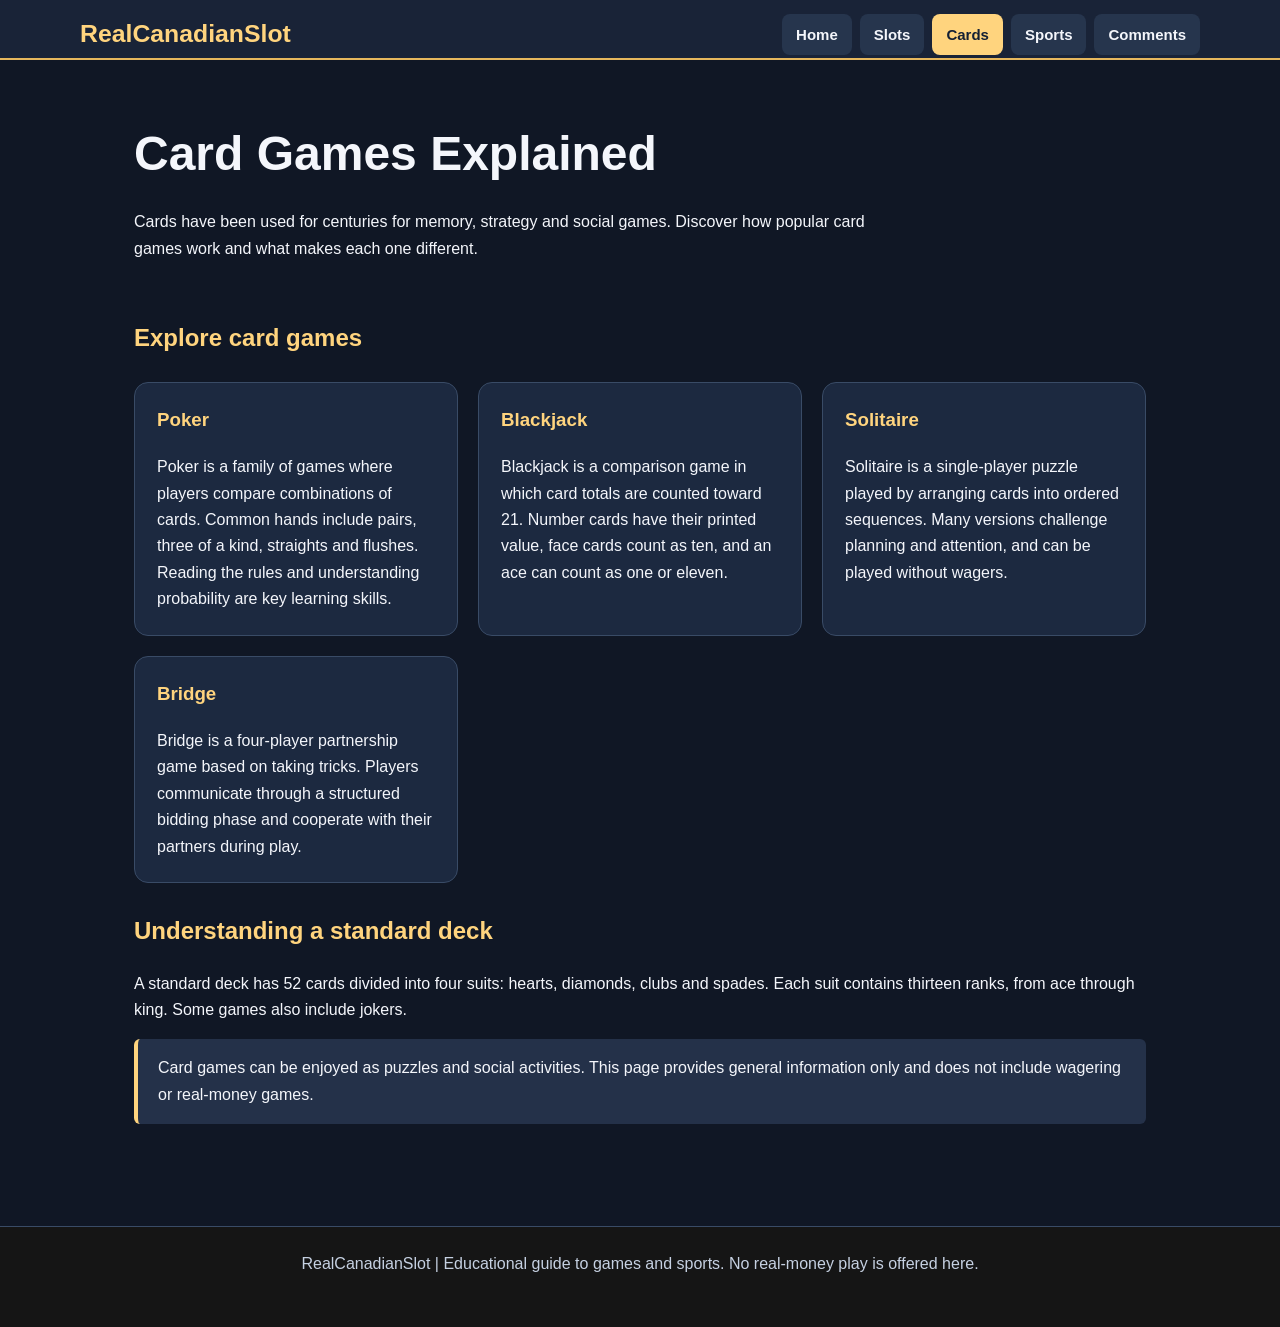
==== casino-html/assets/html/cards.html @ 393483e3 "scss, fonts and maps deleted. css files changed. added start code to cards, sports and comments" ====
<!DOCTYPE html>
<html lang="en">

<head>
    <meta charset="UTF-8">
    <meta name="viewport" content="width=device-width, initial-scale=1.0">
    <meta name="description"
        content="Learn about poker, blackjack, solitaire and bridge, including basic card rules and the structure of a standard deck.">
    <title>Cards | RealCanadianSlot</title>
    <link rel="stylesheet" href="../css/style.css">
</head>

<body class="project-page">
    <!-- Shared navigation makes it easy to move between the five pages. -->
    <header class="site-header">
        <div class="site-header-inner">
            <a class="site-brand" href="../../index.html">RealCanadianSlot</a>
            <nav class="site-navigation" aria-label="Main navigation">
                <a href="../../index.html">Home</a>
                <a href="slots.html">Slots</a>
                <a href="cards.html" aria-current="page">Cards</a>
                <a href="sports.html">Sports</a>
                <a href="comments.html">Comments</a>
            </nav>
        </div>
    </header>
    <main class="project-wrap">
        <!-- Text-only educational overview of card games. -->
        <section class="project-intro">
            <h1>Card Games Explained</h1>
            <p>Cards have been used for centuries for memory, strategy and social games. Discover how popular card games
                work and what makes each one different.</p>
        </section>
        <section class="project-section">
            <h2>Explore card games</h2>
            <div class="project-grid">
                <article class="project-card">
                    <h3>Poker</h3>
                    <p>Poker is a family of games where players compare combinations of cards. Common hands include
                        pairs, three of a kind, straights and flushes. Reading the rules and understanding probability
                        are key learning skills.</p>
                </article>
                <article class="project-card">
                    <h3>Blackjack</h3>
                    <p>Blackjack is a comparison game in which card totals are counted toward 21. Number cards have
                        their printed value, face cards count as ten, and an ace can count as one or eleven.</p>
                </article>
                <article class="project-card">
                    <h3>Solitaire</h3>
                    <p>Solitaire is a single-player puzzle played by arranging cards into ordered sequences. Many
                        versions challenge planning and attention, and can be played without wagers.</p>
                </article>
                <article class="project-card">
                    <h3>Bridge</h3>
                    <p>Bridge is a four-player partnership game based on taking tricks. Players communicate through a
                        structured bidding phase and cooperate with their partners during play.</p>
                </article>
            </div>
        </section>
        <section class="project-section">
            <h2>Understanding a standard deck</h2>
            <p>A standard deck has 52 cards divided into four suits: hearts, diamonds, clubs and spades. Each suit
                contains thirteen ranks, from ace through king. Some games also include jokers.</p>
            <p class="project-note">Card games can be enjoyed as puzzles and social activities. This page provides
                general information only and does not include wagering or real-money games.</p>
        </section>
    </main>
    <footer class="project-footer">
        <div class="project-wrap">
            <p>RealCanadianSlot | Educational guide to games and sports. No real-money play is offered here.</p>
        </div>
    </footer>
</body>

</html>
---- casino-html/assets/css/style.css ----
body {
  margin: 0;
  padding: 0;
  background-color: #131b1f;
  color: #fff;
  font-family: Arial, Helvetica, sans-serif;
}

body .container {
  margin: auto;
  max-width: 1200px;
}

body .flex {
  display: flex;
}

body .text-center {
  text-align: center;
}

body h2,
body h3 {
  color: #c88500;
}

body figure {
  margin: 0;
  padding: 0;
}

body figure.alignright img {
  float: right;
  margin-left: 20px;
}

body figure.alignleft img {
  float: left;
  margin-right: 20px;
}

body .hide {
  display: none;
}

.btn {
  color: #000;
  text-transform: uppercase;
  text-decoration: none;
  text-align: center;
  display: inline-block;
  min-width: 235px;
  height: 50px;
  line-height: 50px;
  font-weight: 700;
  font-size: 18px;
  border-radius: 10px;
  background: #eec214;
  background-image: linear-gradient(to right, #eec214, #f88409);
  transition: all 0.5s;
}

.btn:hover {
  background-image: linear-gradient(to right, #f88409, #eec214);
}

header {
  height: 60px;
}

header .flex {
  justify-content: space-between;
}

header .flex>div {
  width: 33.333%;
}

header .flex>div.logo {
  margin-top: 10px;
}

header .flex>div.logo img {
  display: inline-block;
  width: 100px;
  height: 41px;
}

header .flex>div.jackpot {
  min-width: 300px;
  font-size: 14px;
  font-weight: 600;
  text-transform: uppercase;
  text-align: center;
  margin-top: 15px;
}

header .flex>div.jackpot .ticket-counter {
  margin: auto;
  width: 293px;
  height: 55px;
  background: url("../img/counter-bg.png") no-repeat;
  font-size: 30px;
  color: #191919;
  font-weight: 900;
  text-align: left;
  position: relative;
  z-index: 10;
}

header .flex>div.jackpot .ticket-counter .progressive-jackpot-ticker {
  position: relative;
  left: 40px;
  top: 5px;
}

.menu {
  margin-top: 19px;
}

.menu .nav {
  z-index: 1000;
  position: fixed;
  overflow: auto;
  background-color: #151414;
  transition: all 0.5s;
}

.menu .nav.overlay {
  width: 300px;
  height: 100vh;
  top: 0;
  right: -300px;
}

.menu .nav.overlay.open-menu {
  right: 0;
}

.menu .nav ul {
  margin: 100px 0 0;
  padding: 0;
}

.menu .nav ul li {
  padding-left: 35px;
  list-style: none;
  line-height: 2;
  position: relative;
  transition: all 0.5s;
  margin-bottom: 10px;
}

.menu .nav ul li.active,
.menu .nav ul li:hover {
  background-color: #181818;
  border-top-right-radius: 20px;
  border-bottom-right-radius: 20px;
  box-shadow: 0 0 27px rgba(0, 0, 0, 0.5);
  margin-right: 10px;
}

.menu .nav ul li.active a,
.menu .nav ul li:hover a {
  color: #e59543;
}

.menu .nav ul li.active:before,
.menu .nav ul li:hover:before {
  opacity: 1;
}

.menu .nav ul li:before {
  opacity: 0;
  content: "";
  width: 6px;
  height: 6px;
  display: block;
  position: absolute;
  left: 15px;
  top: 13px;
  background-color: #e59543;
  border-radius: 6px;
}

.menu .nav a {
  outline: none;
  color: #fff;
  text-decoration: none;
  transition: all 0.5s;
  font-size: 15px;
  text-transform: uppercase;
  color: #bababa;
}

.menu .nav .close-menu {
  float: right;
  position: relative;
  right: 20px;
  top: -5px;
  text-transform: none;
  font-size: 12px;
  color: #636363;
}

.menu .nav .close-menu .icon-close {
  position: relative;
  right: 0;
  top: 10px;
  font-size: 40px;
}

.menu .toggle-menu {
  font-size: 22px;
  float: right;
}

.menu .toggle-menu img {
  display: inline-block;
  width: 26px;
  height: 22px;
}

@media (max-width: 600px) {
  .menu .nav.overlay {
    border-radius: 15px;
    opacity: 0;
    position: fixed;
    left: 0;
    top: -100vh;
    width: 100%;
    height: 100%;
    transition: opacity 0.5s;
  }

  .menu .nav.overlay.open-menu {
    top: 0;
    display: block;
    opacity: 1;
  }
}

/**
 * Footer
 */
footer {
  margin-top: 100px;
  padding-bottom: 25px;
  background-color: #151515;
  text-align: center;
}

footer .logo {
  position: relative;
  bottom: 40px;
}

footer .logo img {
  width: 120px;
  height: 60px;
  display: inline-block;
}

footer .footer-icons {
  margin: 30px 0 80px 30px;
}

footer .footer-icons img {
  display: inline-block;
  margin: 0 15px;
}

footer .copy {
  color: #919191;
  font-size: 16px;
}

.hero {
  min-height: 740px;
  background-position: center top;
  background-repeat: no-repeat;
  text-align: center;
}

.hero h1 {
  padding-top: 220px;
  background: -webkit-linear-gradient(#fccd00, #9b4900, #faf710);
  background-clip: text;
  -webkit-background-clip: text;
  -webkit-text-fill-color: transparent;
  font-weight: 900;
  font-size: 60px;
  text-transform: uppercase;
  line-height: 1;
  margin: 0;
}

.hero p span {
  display: block;
  font-weight: bold;
  color: #cfcece;
}

.top-casino {
  margin-top: -140px;
}

.top-casino .container .flex {
  margin: 0 -8px;
}

.top-casino .container .flex .banner {
  background-repeat: no-repeat;
  background-size: contain;
  min-height: 500px;
  color: #000;
  max-width: 390px;
  padding: 260px 20px 20px;
  background-color: #fff;
  width: 33%;
  margin: 0 8px;
  border-radius: 12px;
  text-align: center;
  font-size: 18px;
  font-weight: 500;
}

.top-casino .container .flex .banner.top {
  position: relative;
  bottom: 50px;
  border: 4px solid #ec1e1a;
}

.top-casino .container .flex .banner.top .label {
  position: absolute;
  left: 50%;
  top: -29px;
  margin-left: -178px;
  width: 357px;
  height: 100px;
  background: url("../img/label-red.png") no-repeat;
  font-size: 18px;
  font-weight: bold;
  text-shadow: 0 0 7px black;
  color: #fff;
  line-height: 90px;
}

.top-casino .container .flex .banner h3 {
  font-size: 48px;
  font-weight: 900;
  line-height: 1;
  margin-bottom: 0;
}

.top-casino .container .flex .banner h3 span {
  font-size: 24px;
  font-weight: 600;
  color: #000;
}

.top-casino .container .flex .banner ul {
  text-align: left;
  padding-left: 25px;
}

.top-casino .container .flex .banner ul li {
  line-height: 24px;
}

.top-casino .container .flex .banner .btn {
  height: 78px;
  line-height: 78px;
  font-size: 30px;
  font-weight: bold;
  width: 100%;
  box-shadow: inset 0 0 10px rgba(0, 0, 0, 0.3);
}

.top-casino .container .flex .banner .banking {
  display: flex;
  align-items: center;
  margin: 40px 0 10px;
}

.top-casino .container .flex .banner .banking span {
  margin-left: 10px;
}

.casino-overview .container {
  max-width: 800px;
  color: #cfcece;
}

.casino-overview .container h2 {
  font-size: 36px;
}

.casino-overview .container .full-width-banner {
  text-align: center;
}

.casino-overview .container .full-width-banner img {
  max-width: 100%;
}

.casino-overview .container .full-width-banner .casino-logo {
  margin-top: -30px;
  position: relative;
  top: 35px;
}

.casino-overview .container .full-width-banner .banner {
  border-radius: 8px;
}

.casino-overview .container .full-width-banner .btn {
  position: relative;
  bottom: 75px;
  margin-bottom: -75px;
}

.casino-overview .other-slots .container {
  max-width: 1200px;
  margin: auto;
}

.casino-overview .other-slots .container .banner-set {
  display: flex;
  margin: 0 -11px;
}

.casino-overview .other-slots .container .banner-set .banner {
  margin: 0 11px -60px;
  text-align: center;
}

.casino-overview .other-slots .container .banner-set .banner img {
  display: inline-block;
  border-radius: 10px;
}

.casino-overview .other-slots .container .banner-set .banner .content {
  position: relative;
  bottom: 110px;
}

.casino-overview .other-slots .container .banner-set .banner .content .name {
  text-transform: uppercase;
  font-size: 14px;
  font-weight: bold;
  margin-bottom: 8px;
}

.casino-overview .other-slots .container .banner-set .banner .content .name sup {
  font-size: 8px;
}

/**
 * Text Block
 */
.text .container {
  max-width: 800px;
}

@media (max-width: 1250px) {
  body .container {
    padding: 0 20px;
  }

  .top-casino .container .flex {
    flex-direction: column-reverse;
    justify-content: center;
    align-items: center;
  }

  .top-casino .container .flex .banner {
    width: 350px;
    margin: 0 auto 20px;
  }

  .top-casino .container .flex .banner.top {
    order: 1;
    bottom: 0;
  }

  .casino-overview .other-slots .container .banner-set {
    margin: auto;
    flex-wrap: wrap;
    justify-content: center;
    max-width: 700px;
  }
}

@media (max-width: 760px) {
  body .show-medium {
    display: block;
  }

  body .hide-medium {
    display: none;
  }

  body .hero {
    background-size: cover;
  }

  body figure {
    text-align: center;
  }

  body figure.alignright img,
  body figure.alignleft img {
    margin: 20px auto;
    float: none;
  }
}

@media (max-width: 600px) {
  body {
    font-size: 14px;
  }

  body .show-small {
    display: block;
  }

  body .hide-small {
    display: none;
  }

  body .hero h1 {
    padding-top: 180px;
    font-size: 30px;
  }

  body img {
    max-width: 100%;
  }

  body .top-casino .container .flex .banner {
    padding-top: 300px;
    width: calc(100% - 50px);
    font-size: 14px;
  }

  body .top-casino .container .flex .banner h3 {
    font-size: 38px;
  }

  body .top-casino .container .flex .banner .subtitle {
    font-size: 18px;
    font-weight: 600;
  }

  body .top-casino .container .flex .banner .btn {
    font-size: 24px;
    height: 70px;
    line-height: 70px;
  }

  body .top-casino .container .flex .banner .banking {
    font-weight: 600;
  }

  body .top-casino .container .flex .banner.top .label {
    margin-left: -150px;
    width: 300px;
    background-size: contain;
    height: 84px;
    font-size: 16px;
    line-height: 80px;
    top: -25px;
  }

  .casino-overview .container h2 {
    font-size: 24px;
  }

  .casino-overview .container .full-width-banner .casino-logo {
    display: block;
    margin: auto;
  }

  .casino-overview .other-slots .container .banner-set .banner {
    margin: 0 0 -60px;
  }

  footer .footer-icons {
    margin: 0 0 60px;
  }

  footer .footer-icons img {
    display: block;
    margin: 15px auto;
  }
}

@media (max-width: 400px) {
  body .top-casino .container .flex .banner {
    padding-top: 250px;
  }
}

@media (max-width: 350px) {
  body .top-casino .container .flex .banner {
    padding-top: 200px;
  }
}



/* Comments, cards and sports page styles (merged into existing stylesheet). */
/* Shared styles for the three educational content pages. */

* {
  box-sizing: border-box;
}

body.project-page {
  margin: 0;
  background: #101725;
  color: #f4f6fb;
  font-family: Arial, Helvetica, sans-serif;
  line-height: 1.65;
}

.project-page a {
  color: #a9d9ff;
}

.project-page a:focus-visible,
.project-page button:focus-visible,
.project-page input:focus-visible,
.project-page textarea:focus-visible {
  outline: 3px solid #ffcf70;
  outline-offset: 3px;
}

.project-header {
  background: #192337;
  border-bottom: 1px solid #33445e;
}

.project-wrap {
  max-width: 1060px;
  margin: 0 auto;
  padding: 24px;
}

.project-nav {
  display: flex;
  gap: 10px;
  flex-wrap: wrap;
}

.project-nav a {
  padding: 9px 15px;
  border-radius: 9px;
  text-decoration: none;
  background: #26354d;
  color: white;
}

.project-nav a[aria-current="page"] {
  background: #f0bd58;
  color: #142034;
  font-weight: 700;
}

.project-intro {
  padding: 30px 0 12px;
}

.project-intro h1 {
  font-size: clamp(2rem, 5vw, 3rem);
  margin: 0 0 10px;
}

.project-intro p {
  max-width: 760px;
}

.project-grid {
  display: grid;
  grid-template-columns: repeat(auto-fit, minmax(min(100%, 270px), 1fr));
  gap: 20px;
  margin: 24px 0;
}

.project-card {
  background: #1c2940;
  border: 1px solid #394b66;
  border-radius: 14px;
  padding: 22px;
}

.project-card h2,
.project-card h3 {
  color: #ffd47e;
  margin-top: 0;
}

.project-card p:last-child {
  margin-bottom: 0;
}

.project-section {
  margin: 28px 0;
}

.project-section h2 {
  color: #ffd47e;
}

.project-note {
  border-left: 4px solid #ffd47e;
  background: #243149;
  padding: 16px 20px;
  border-radius: 6px;
}

.project-form {
  max-width: 700px;
  display: grid;
  gap: 12px;
  background: #1c2940;
  padding: 24px;
  border-radius: 14px;
}

.project-form label {
  font-weight: 600;
}

.project-form input,
.project-form textarea {
  width: 100%;
  padding: 12px;
  border-radius: 8px;
  border: 1px solid #8092ae;
  background: #f8fbff;
  color: #172136;
  font: inherit;
}

.project-form button {
  width: fit-content;
  padding: 12px 20px;
  border: 0;
  border-radius: 8px;
  background: #ffd47e;
  color: #172136;
  font: inherit;
  font-weight: 700;
  cursor: pointer;
}

.project-form button:hover {
  background: #ffe4aa;
}

.project-feedback {
  min-height: 1.5em;
  font-weight: 600;
}

.project-footer {
  margin-top: 50px;
  border-top: 1px solid #394b66;
  color: #c6d1e2;
}

.project-footer p {
  margin: 0;
}

@media (max-width: 400px) {
  .project-wrap {
    padding: 16px;
  }

  .project-nav a {
    padding: 8px 10px;
  }

  .project-card,
  .project-form {
    padding: 16px;
  }
}

/* HTML-only navigation: the checkbox controls the existing overlay menu. */
.menu .menu-checkbox {
  position: absolute;
  opacity: 0;
  width: 1px;
  height: 1px;
}

.menu .toggle-menu,
.menu .close-menu {
  cursor: pointer;
}

.menu .menu-checkbox:focus-visible+.toggle-menu {
  outline: 2px solid #e59543;
}

.menu .menu-checkbox:checked~.nav.overlay {
  right: 0;
}

.menu .nav.overlay {
  z-index: 1000;
}

@media (max-width: 600px) {
  .menu .menu-checkbox:checked~.nav.overlay {
    top: 0;
    opacity: 1;
  }
}

/* Unified navigation across all five pages; no JavaScript required. */
.site-header {
  background: #192337;
  border-bottom: 2px solid #e6b75d;
  position: relative;
  z-index: 20;
}

.site-header-inner {
  max-width: 1160px;
  margin: 0 auto;
  padding: 14px 20px;
  display: flex;
  align-items: center;
  justify-content: space-between;
  gap: 20px;
  flex-wrap: wrap;
}

.site-brand {
  font-family: Arial, Helvetica, sans-serif;
  color: #ffd47e !important;
  text-decoration: none;
  font-weight: 700;
  font-size: clamp(1.1rem, 3vw, 1.55rem);
  white-space: nowrap;
}

.site-navigation {
  display: flex;
  flex-wrap: wrap;
  gap: 8px;
  align-items: center;
}

.site-navigation a {
  display: inline-block;
  font: 600 15px/1.4 Poppins, Arial, sans-serif;
  color: #f4f6fb !important;
  background: #26354d;
  text-decoration: none;
  padding: 10px 14px;
  border-radius: 8px;
  transition: background-color .15s ease;
}

.site-navigation a:hover,
.site-navigation a:focus-visible {
  background: #455a79;
  color: #fff !important;
}

.site-navigation a[aria-current="page"] {
  background: #ffd47e;
  color: #142034 !important;
}

.site-navigation a:focus-visible,
.site-brand:focus-visible {
  outline: 3px solid #fff;
  outline-offset: 3px;
}

@media (max-width:650px) {
  .site-header-inner {
    justify-content: center;
    padding: 12px;
    gap: 12px;
  }

  .site-navigation {
    width: 100%;
    justify-content: center;
    gap: 6px;
  }

  .site-navigation a {
    padding: 9px 10px;
    font-size: 13px;
  }
}

@media (max-width:400px) {
  .site-navigation a {
    padding: 8px;
    font-size: 12px;
  }
}

/* Keep educational pages aligned with the existing website palette. */
body.project-page {
  background: #101725;
}

.project-header,
.project-nav {
  display: none;
}
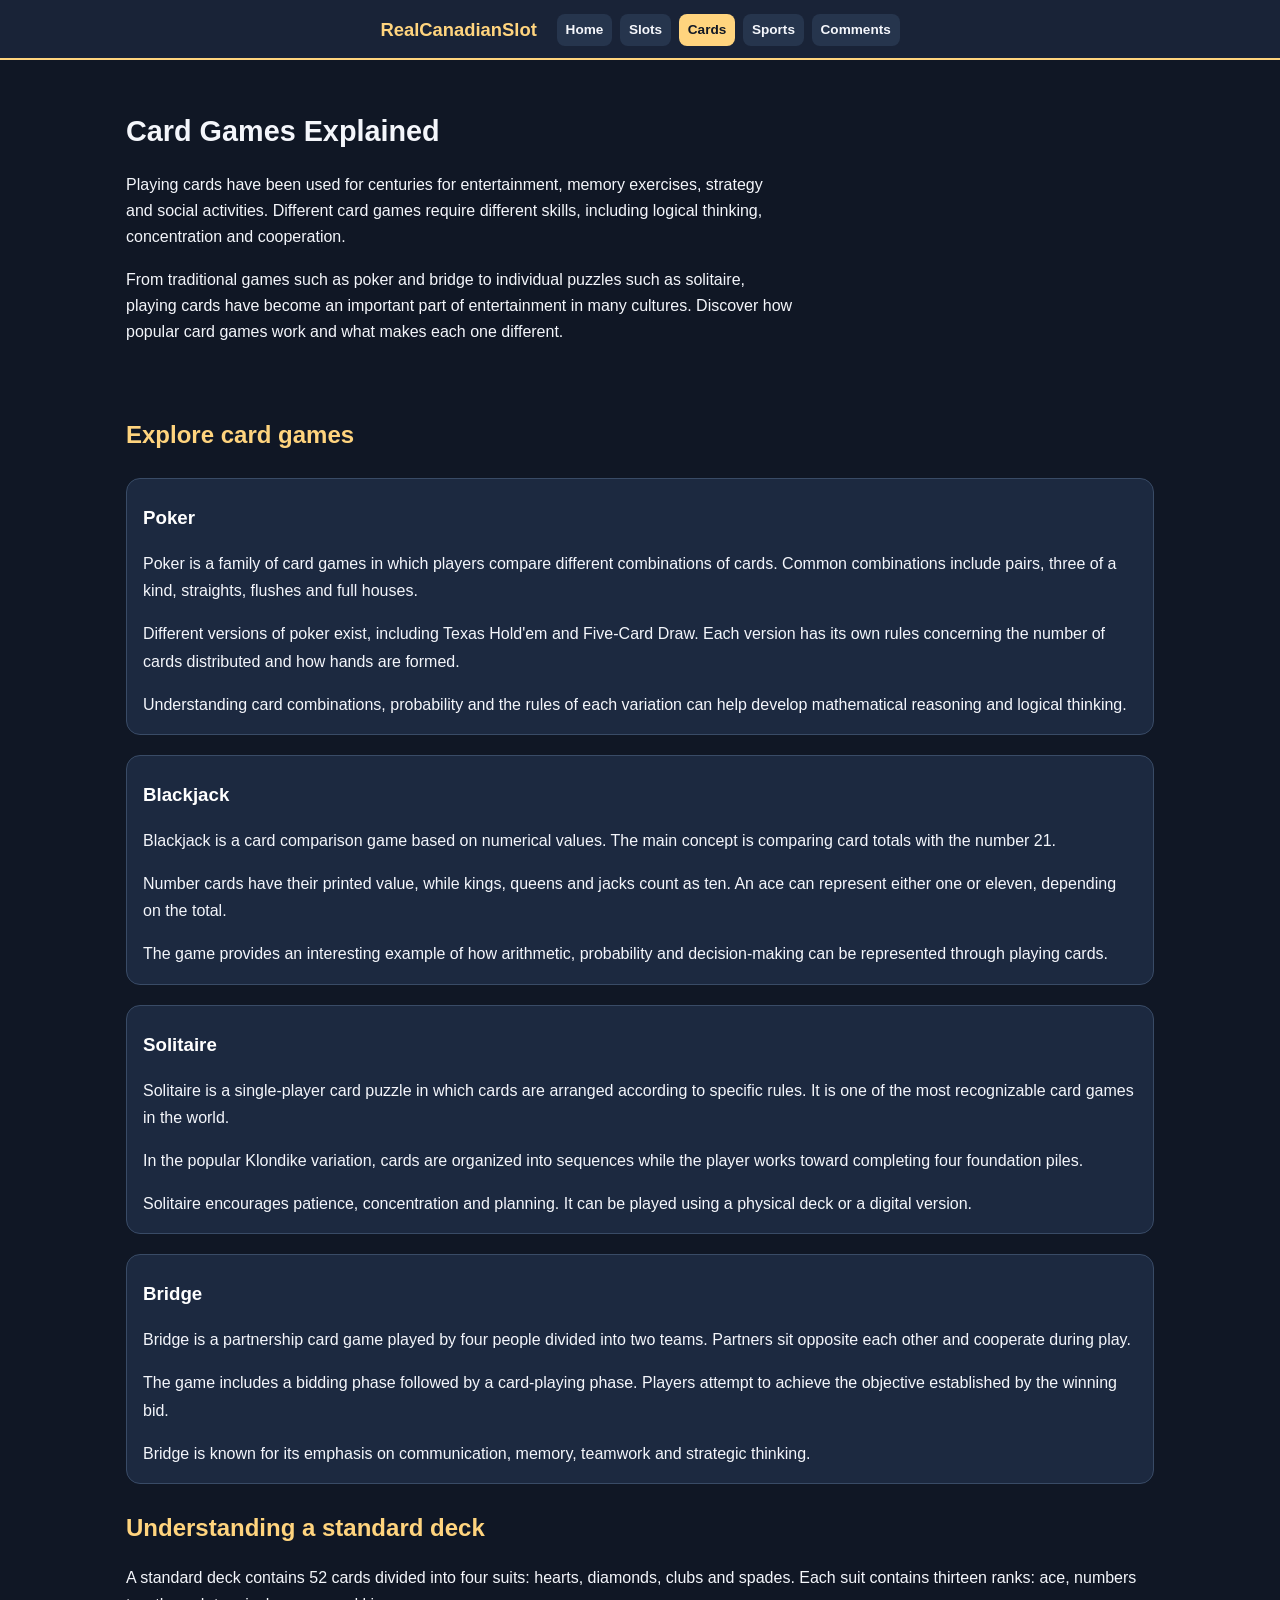
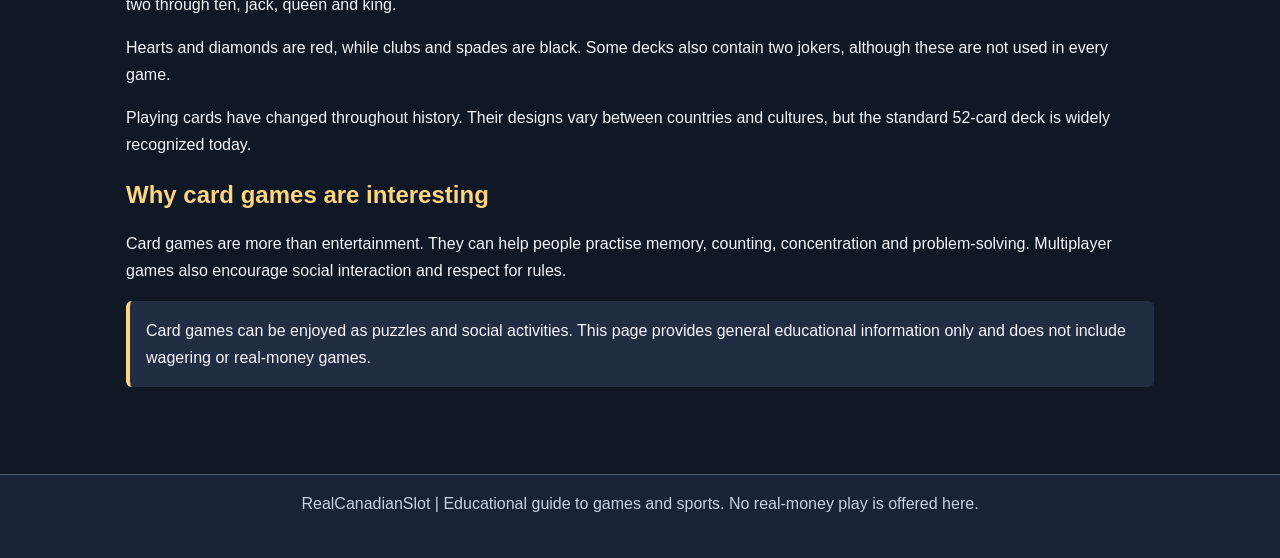
==== commit 939e09e2: "cards, sports and slots upgraded. Added a custom css file for requirements. Minor changes in all oth" ====
--- a/casino-html/assets/html/cards.html
+++ b/casino-html/assets/html/cards.html
@@ -5,16 +5,19 @@
     <meta charset="UTF-8">
     <meta name="viewport" content="width=device-width, initial-scale=1.0">
     <meta name="description"
-        content="Learn about poker, blackjack, solitaire and bridge, including basic card rules and the structure of a standard deck.">
+        content="Learn about poker, blackjack, solitaire and bridge, their history, basic rules and the structure of a standard deck.">
     <title>Cards | RealCanadianSlot</title>
     <link rel="stylesheet" href="../css/style.css">
+    <link rel="stylesheet" href="../css/project-custom.css">
 </head>
 
 <body class="project-page">
-    <!-- Shared navigation makes it easy to move between the five pages. -->
+    <!-- Main navigation -->
     <header class="site-header">
         <div class="site-header-inner">
-            <a class="site-brand" href="../../index.html">RealCanadianSlot</a>
+            <a class="site-brand" href="../../index.html">
+                RealCanadianSlot
+            </a>
             <nav class="site-navigation" aria-label="Main navigation">
                 <a href="../../index.html">Home</a>
                 <a href="slots.html">Slots</a>
@@ -24,52 +27,185 @@
             </nav>
         </div>
     </header>
+
     <main class="project-wrap">
-        <!-- Text-only educational overview of card games. -->
+
+        <!-- Introduction -->
         <section class="project-intro">
             <h1>Card Games Explained</h1>
-            <p>Cards have been used for centuries for memory, strategy and social games. Discover how popular card games
-                work and what makes each one different.</p>
+            <p>
+                Playing cards have been used for centuries
+                for entertainment, memory exercises, strategy
+                and social activities. Different card games
+                require different skills, including logical
+                thinking, concentration and cooperation.
+            </p>
+            <p>
+                From traditional games such as poker and bridge
+                to individual puzzles such as solitaire,
+                playing cards have become an important part
+                of entertainment in many cultures.
+                Discover how popular card games work and
+                what makes each one different.
+            </p>
         </section>
+
+        <!-- Original four-card layout -->
         <section class="project-section">
             <h2>Explore card games</h2>
+
             <div class="project-grid">
+
                 <article class="project-card">
                     <h3>Poker</h3>
-                    <p>Poker is a family of games where players compare combinations of cards. Common hands include
-                        pairs, three of a kind, straights and flushes. Reading the rules and understanding probability
-                        are key learning skills.</p>
-                </article>
+                    <p>
+                        Poker is a family of card games in which
+                        players compare different combinations
+                        of cards. Common combinations include
+                        pairs, three of a kind, straights,
+                        flushes and full houses.
+                    </p>
+                    <p>
+                        Different versions of poker exist,
+                        including Texas Hold'em and Five-Card
+                        Draw. Each version has its own rules
+                        concerning the number of cards
+                        distributed and how hands are formed.
+                    </p>
+                    <p>
+                        Understanding card combinations,
+                        probability and the rules of each
+                        variation can help develop mathematical
+                        reasoning and logical thinking.
+                    </p>
+                </article>
+
                 <article class="project-card">
                     <h3>Blackjack</h3>
-                    <p>Blackjack is a comparison game in which card totals are counted toward 21. Number cards have
-                        their printed value, face cards count as ten, and an ace can count as one or eleven.</p>
-                </article>
+                    <p>
+                        Blackjack is a card comparison game
+                        based on numerical values. The main
+                        concept is comparing card totals
+                        with the number 21.
+                    </p>
+                    <p>
+                        Number cards have their printed value,
+                        while kings, queens and jacks count
+                        as ten. An ace can represent either
+                        one or eleven, depending on the total.
+                    </p>
+                    <p>
+                        The game provides an interesting
+                        example of how arithmetic, probability
+                        and decision-making can be represented
+                        through playing cards.
+                    </p>
+                </article>
+
                 <article class="project-card">
                     <h3>Solitaire</h3>
-                    <p>Solitaire is a single-player puzzle played by arranging cards into ordered sequences. Many
-                        versions challenge planning and attention, and can be played without wagers.</p>
-                </article>
+                    <p>
+                        Solitaire is a single-player card
+                        puzzle in which cards are arranged
+                        according to specific rules.
+                        It is one of the most recognizable
+                        card games in the world.
+                    </p>
+                    <p>
+                        In the popular Klondike variation,
+                        cards are organized into sequences
+                        while the player works toward
+                        completing four foundation piles.
+                    </p>
+                    <p>
+                        Solitaire encourages patience,
+                        concentration and planning.
+                        It can be played using a physical
+                        deck or a digital version.
+                    </p>
+                </article>
+
                 <article class="project-card">
                     <h3>Bridge</h3>
-                    <p>Bridge is a four-player partnership game based on taking tricks. Players communicate through a
-                        structured bidding phase and cooperate with their partners during play.</p>
-                </article>
+                    <p>
+                        Bridge is a partnership card game
+                        played by four people divided into
+                        two teams. Partners sit opposite
+                        each other and cooperate during play.
+                    </p>
+                    <p>
+                        The game includes a bidding phase
+                        followed by a card-playing phase.
+                        Players attempt to achieve the
+                        objective established by the
+                        winning bid.
+                    </p>
+                    <p>
+                        Bridge is known for its emphasis
+                        on communication, memory, teamwork
+                        and strategic thinking.
+                    </p>
+                </article>
+
             </div>
         </section>
+
+        <!-- Original concluding section -->
         <section class="project-section">
             <h2>Understanding a standard deck</h2>
-            <p>A standard deck has 52 cards divided into four suits: hearts, diamonds, clubs and spades. Each suit
-                contains thirteen ranks, from ace through king. Some games also include jokers.</p>
-            <p class="project-note">Card games can be enjoyed as puzzles and social activities. This page provides
-                general information only and does not include wagering or real-money games.</p>
+
+            <p>
+                A standard deck contains 52 cards divided
+                into four suits: hearts, diamonds, clubs
+                and spades. Each suit contains thirteen
+                ranks: ace, numbers two through ten,
+                jack, queen and king.
+            </p>
+
+            <p>
+                Hearts and diamonds are red, while clubs
+                and spades are black. Some decks also
+                contain two jokers, although these are
+                not used in every game.
+            </p>
+
+            <p>
+                Playing cards have changed throughout
+                history. Their designs vary between
+                countries and cultures, but the standard
+                52-card deck is widely recognized today.
+            </p>
+
+            <h2>Why card games are interesting</h2>
+
+            <p>
+                Card games are more than entertainment.
+                They can help people practise memory,
+                counting, concentration and problem-solving.
+                Multiplayer games also encourage social
+                interaction and respect for rules.
+            </p>
+
+            <p class="project-note">
+                Card games can be enjoyed as puzzles
+                and social activities. This page provides
+                general educational information only
+                and does not include wagering or
+                real-money games.
+            </p>
         </section>
+
     </main>
+
     <footer class="project-footer">
         <div class="project-wrap">
-            <p>RealCanadianSlot | Educational guide to games and sports. No real-money play is offered here.</p>
+            <p>
+                RealCanadianSlot | Educational guide
+                to games and sports.
+                No real-money play is offered here.
+            </p>
         </div>
     </footer>
 </body>
 
-</html>+</html>
--- a/casino-html/assets/css/project-custom.css
+++ b/casino-html/assets/css/project-custom.css
@@ -0,0 +1,309 @@
+/* ===== BASE / GLOBAL ===== */
+
+:root {
+    --project-bg: #101725;
+    --project-panel: #202d43;
+    --project-text: #f4f6fb;
+    --project-accent: #ffd47e;
+    --project-gap: 1.4rem;
+}
+
+* {
+    box-sizing: border-box;
+}
+
+html {
+    scroll-behavior: smooth;
+}
+
+body {
+    margin: 0;
+    background: var(--project-bg);
+    color: var(--project-text);
+    font-family: Arial, Helvetica, sans-serif;
+    line-height: 1.65;
+}
+
+body.project-page {
+    background: var(--project-bg);
+}
+
+main {
+    display: block;
+}
+
+/* ===== LAYOUT ===== */
+
+.project-wrap {
+    padding: 1rem;
+}
+
+.project-intro {
+    padding-block: 2rem;
+}
+
+.project-intro h1 {
+    font-size: 1.8rem;
+}
+
+.project-intro p {
+    max-width: 75ch;
+}
+
+.project-section {
+    margin-block: 1.3rem;
+}
+
+.project-section h2 {
+    color: var(--project-accent);
+    margin-block: 0.8rem;
+}
+
+.project-section h3 {
+    color: #fff;
+    margin-block: 0.5rem;
+}
+
+.project-grid {
+    grid-template-columns: 1fr;
+}
+
+.project-card {
+    padding: 1rem;
+}
+
+.project-card p {
+    margin-bottom: 0;
+}
+
+.project-note {
+    padding: 1rem;
+    border-left: 4px solid var(--project-accent);
+    background: var(--project-panel);
+}
+
+.project-feature-image {
+    display: block;
+    width: 100%;
+    max-width: 520px;
+    height: auto;
+    border-radius: 12px;
+}
+
+/* ===== HEADER AND NAVIGATION ===== */
+
+.site-header {
+    background: #192337;
+    border-bottom: 2px solid var(--project-accent);
+}
+
+.site-header-inner {
+    justify-content: center;
+}
+
+.site-brand {
+    font-size: 1.15rem;
+}
+
+.site-navigation {
+    justify-content: center;
+}
+
+.site-navigation a {
+    font-size: 0.85rem;
+    padding: 0.4rem 0.55rem;
+}
+
+.site-navigation a:hover {
+    background: #465c78;
+}
+
+.site-navigation a[aria-current=page] {
+    background: var(--project-accent);
+    color: #101725 !important;
+}
+
+/* ===== LINKS AND ACCESSIBILITY ===== */
+
+.project-links {
+    display: flex;
+    gap: 0.7rem;
+    flex-wrap: wrap;
+}
+
+.project-links a {
+    color: #101725;
+    background: var(--project-accent);
+    padding: 0.65rem 1rem;
+    border-radius: 7px;
+    font-weight: bold;
+    text-decoration: none;
+}
+
+.project-links a:hover {
+    background: #ffe4aa;
+}
+
+a:focus-visible, button:focus-visible, input:focus-visible, textarea:focus-visible {
+    outline: 3px solid var(--project-accent);
+    outline-offset: 3px;
+}
+
+/* ===== CONTACT FORM ===== */
+
+.project-form {
+    display: grid;
+    gap: 0.6rem;
+    max-width: 680px;
+}
+
+.project-form label {
+    font-weight: bold;
+}
+
+.project-form input, .project-form textarea {
+    width: 100%;
+    border: 2px solid #8394aa;
+    border-radius: 6px;
+    padding: 0.7rem;
+    background: #fff;
+    color: #172133;
+    font: inherit;
+}
+
+.project-form button {
+    border: 0;
+    border-radius: 6px;
+    padding: 0.85rem 1.1rem;
+    font: inherit;
+    font-weight: bold;
+    color: #101725;
+    background: var(--project-accent);
+    cursor: pointer;
+}
+
+.project-form button:hover {
+    background: #ffe4aa;
+}
+
+.project-form small {
+    color: #e5e9f0;
+}
+
+/* ===== TABLES ===== */
+
+.project-table {
+    width: 100%;
+    border-collapse: collapse;
+}
+
+.project-table th, .project-table td {
+    padding: 0.4rem;
+}
+
+.project-table th {
+    background: #31415b;
+}
+
+/* ===== FOOTER ===== */
+
+.project-footer {
+    background: #192337;
+    border-top: 1px solid #53627a;
+}
+
+.project-footer p {
+    margin: 0;
+}
+
+/* ===== CONTENT AND IMAGES ===== */
+
+.project-section p {
+    line-height: 1.7;
+}
+
+.project-card img {
+    display: block;
+    width: 100%;
+    height: auto;
+    margin-bottom: 15px;
+    border-radius: 8px;
+}
+
+.project-card h3, .project-card h4 {
+    margin-bottom: 12px;
+}
+
+.casino-overview {
+    padding-block: 35px;
+}
+
+.casino-overview p {
+    line-height: 1.7;
+}
+
+.casino-overview .full-width-banner img.banner {
+    display: block;
+    max-width: 100%;
+    height: auto;
+}
+
+.top-casino .banner {
+    box-sizing: border-box;
+}
+
+/* ===== RESPONSIVE: TABLETS AND SMALL SCREENS ===== */
+@media (max-width: 650px) {
+    .site-header-inner {
+        justify-content: center;
+    }
+    .site-navigation {
+        justify-content: center;
+    }
+    .project-grid {
+        grid-template-columns: 1fr;
+    }
+    .project-wrap {
+        padding: 1rem;
+    }
+    .project-card {
+        padding: 1rem;
+    }
+}
+
+/* ===== RESPONSIVE: PHONES UP TO 400PX ===== */
+@media (max-width: 400px) {
+    .site-brand {
+        font-size: 1.15rem;
+    }
+    .site-navigation a {
+        font-size: 0.85rem;
+        padding: 0.4rem 0.55rem;
+    }
+    .project-intro h1 {
+        font-size: 1.8rem;
+    }
+    .project-section {
+        margin-block: 1.3rem;
+    }
+    .project-section h2 {
+        font-size: 22px;
+    }
+    .project-card h3 {
+        font-size: 19px;
+    }
+    .project-section p {
+        font-size: 15px;
+    }
+    .project-table th, .project-table td {
+        padding: 0.4rem;
+        overflow-wrap: anywhere;
+    }
+}
+
+/* ===== ACCESSIBILITY: REDUCED MOTION ===== */
+@media (prefers-reduced-motion: reduce) {
+    html {
+        scroll-behavior: auto;
+    }
+}
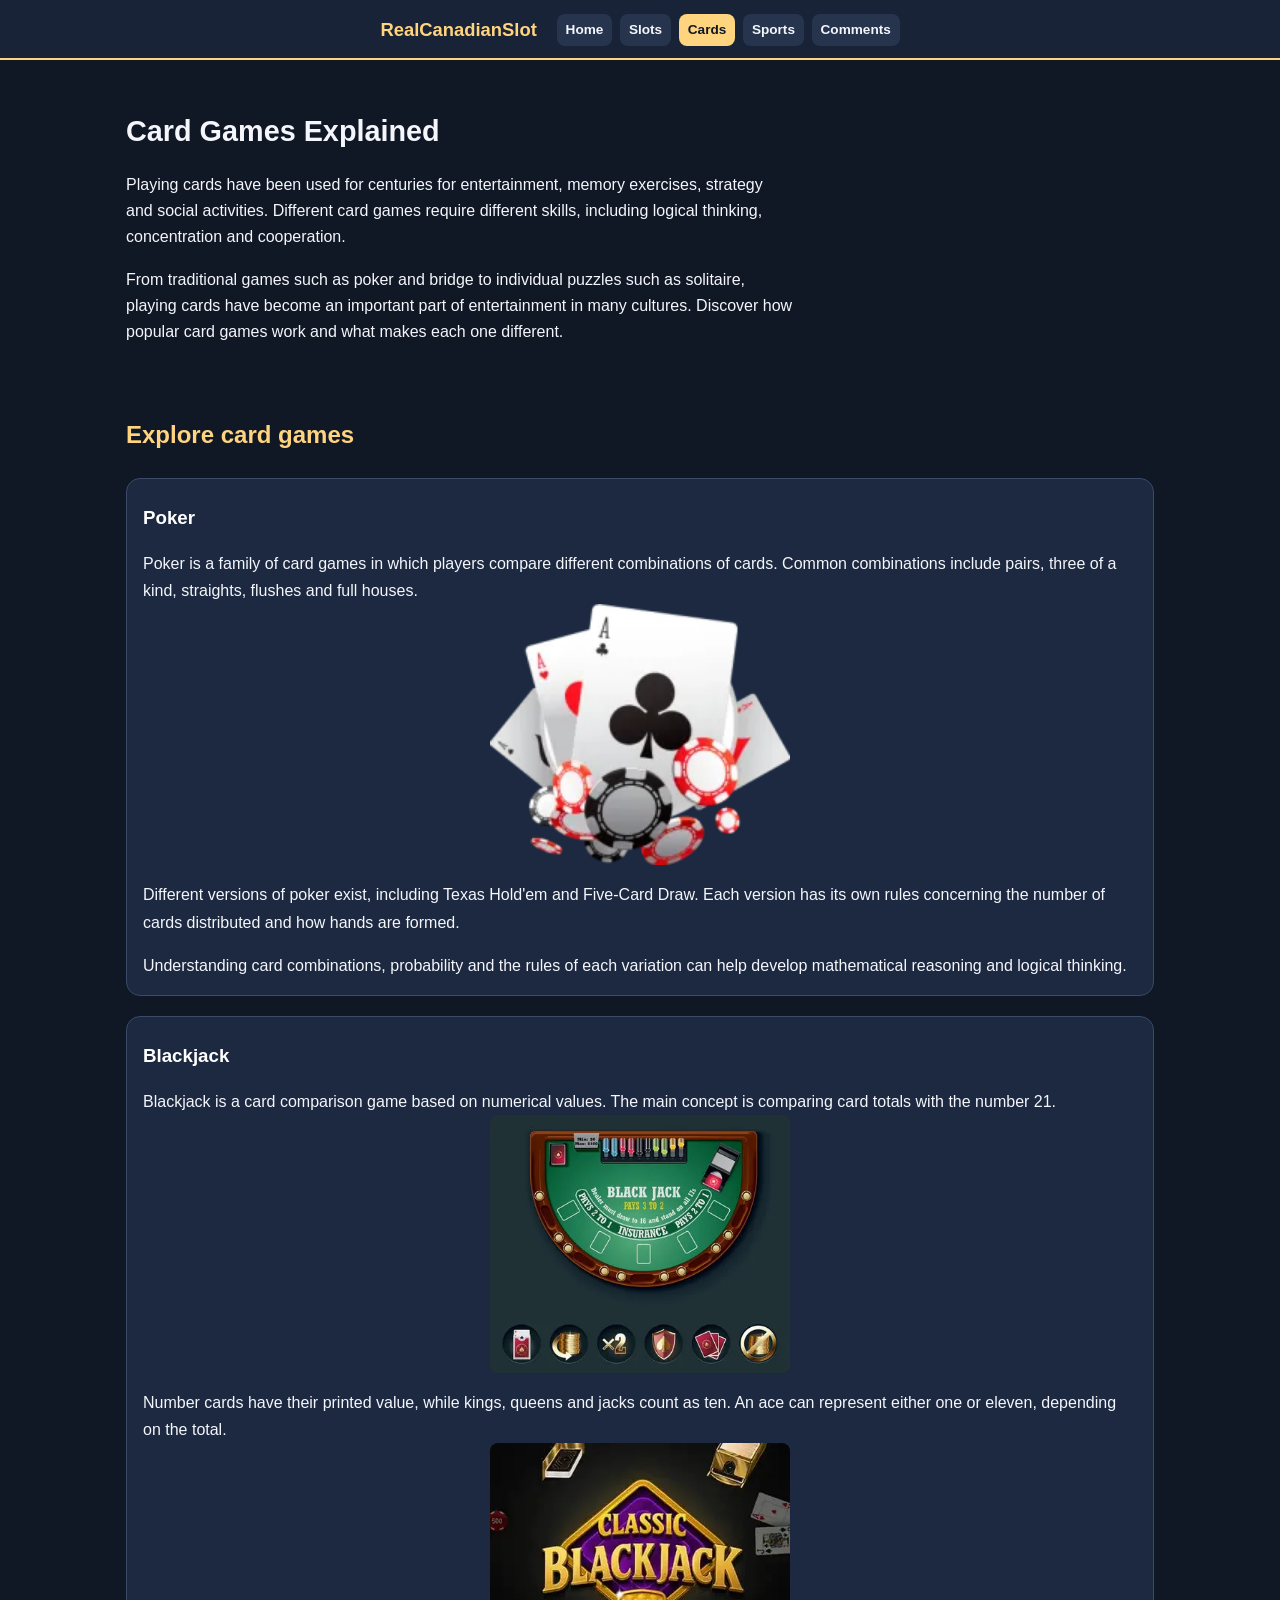
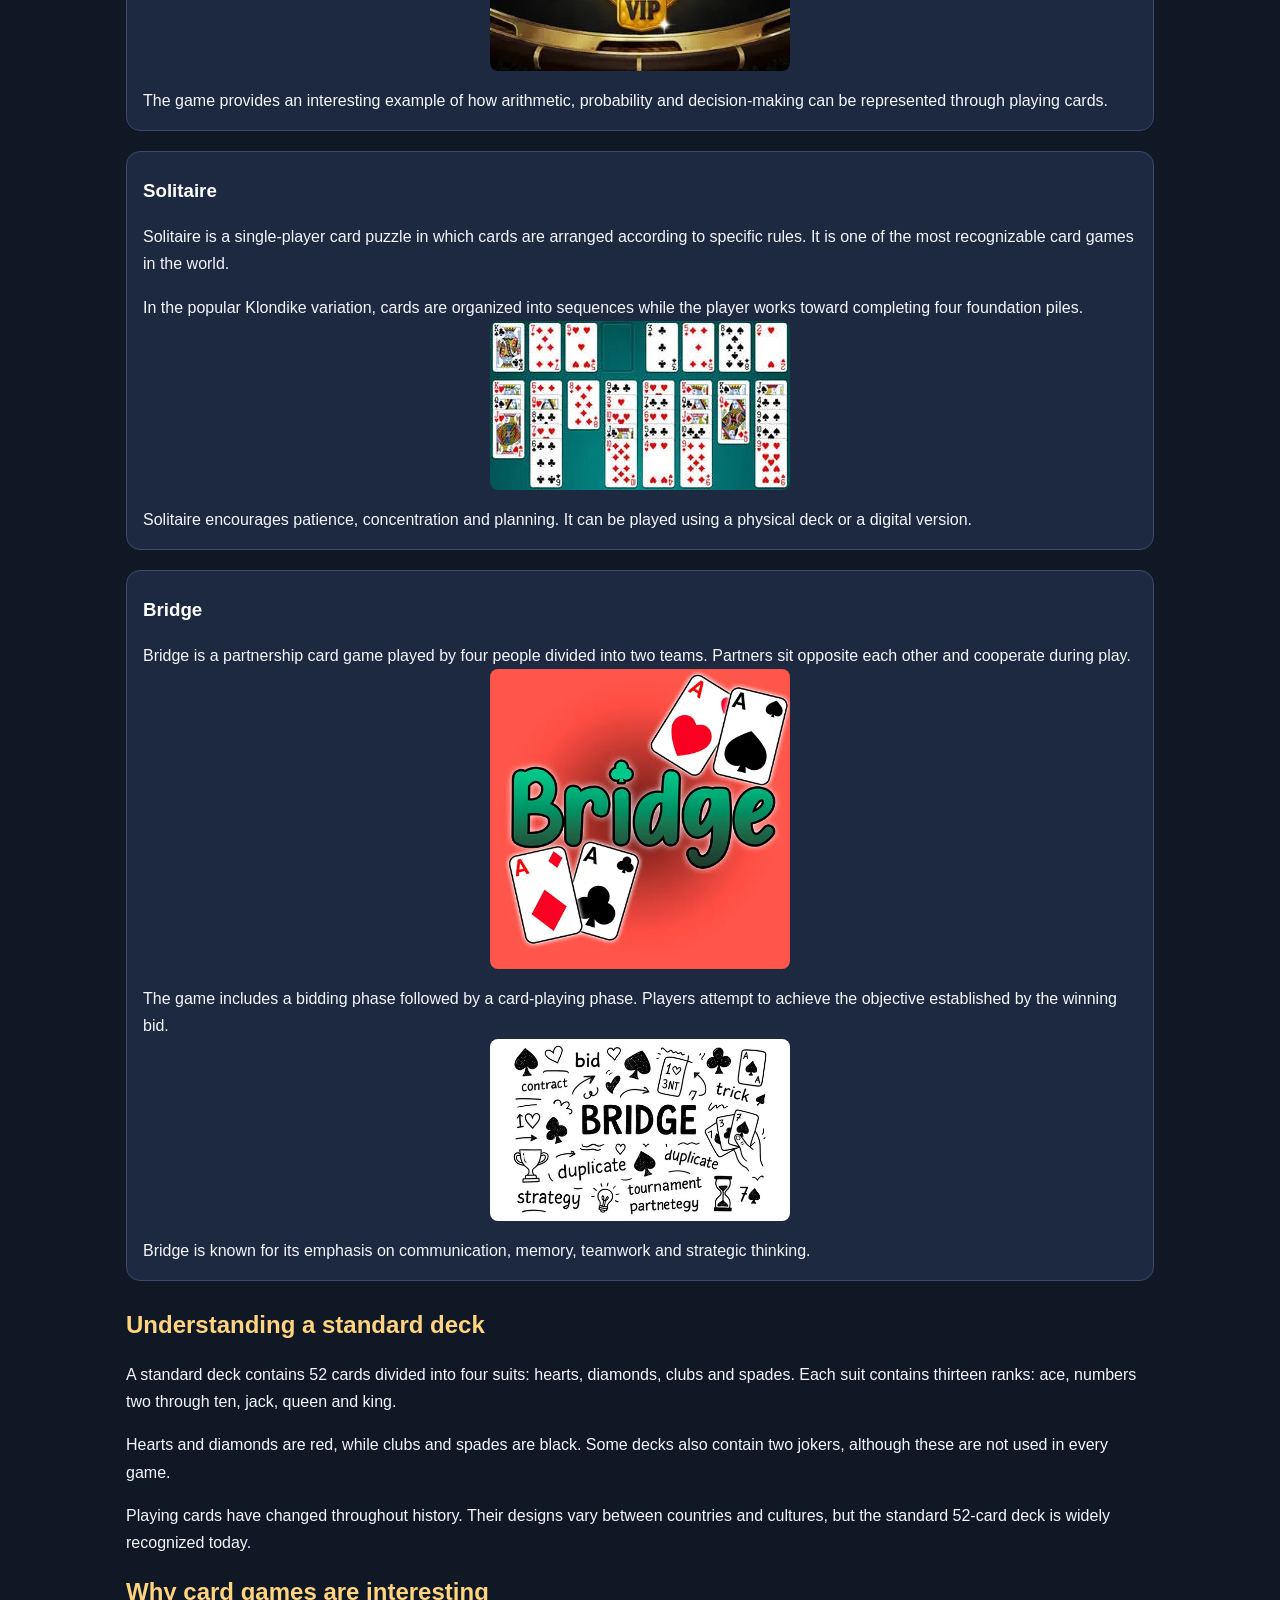
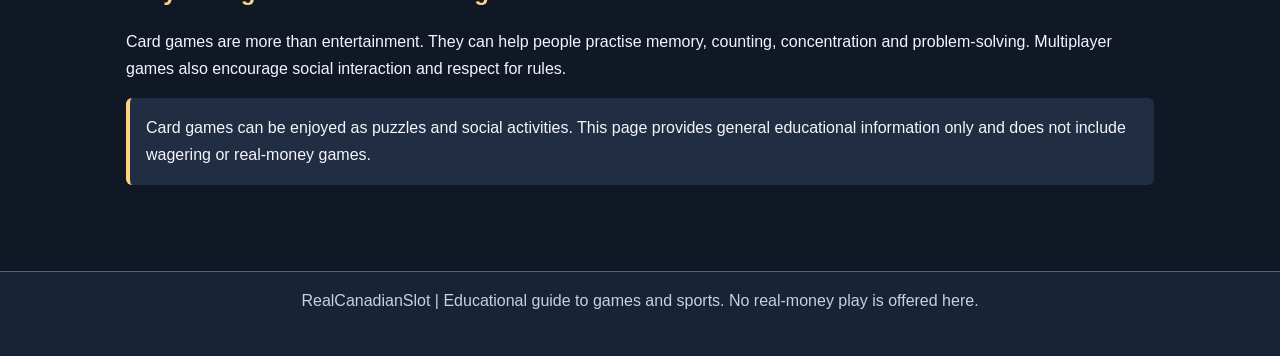
==== commit a3997eac: "Commit Ismail 23/10" ====
--- a/casino-html/assets/html/cards.html
+++ b/casino-html/assets/html/cards.html
@@ -50,7 +50,6 @@
             </p>
         </section>
 
-        <!-- Original four-card layout -->
         <section class="project-section">
             <h2>Explore card games</h2>
 
@@ -64,6 +63,8 @@
                         of cards. Common combinations include
                         pairs, three of a kind, straights,
                         flushes and full houses.
+                        <!-- Add poker_1.webp with style -->
+                         <img id="imgdefault" src="../img/searched-images/poker_1.webp" alt="Poker cards image">
                     </p>
                     <p>
                         Different versions of poker exist,
@@ -71,6 +72,7 @@
                         Draw. Each version has its own rules
                         concerning the number of cards
                         distributed and how hands are formed.
+                        <!-- Add poker_chip.webp with style -->
                     </p>
                     <p>
                         Understanding card combinations,
@@ -87,12 +89,16 @@
                         based on numerical values. The main
                         concept is comparing card totals
                         with the number 21.
+                        <!-- Add blackjack-table.webp with style -->
+                         <img id="imgdefault" src="../img/searched-images/blackjack-table.webp" alt="Black Jack table">
                     </p>
                     <p>
                         Number cards have their printed value,
                         while kings, queens and jacks count
                         as ten. An ace can represent either
                         one or eleven, depending on the total.
+                        <!-- Add Classic_Blackjack.webp with style -->
+                         <img id="imgdefault" src="../img/searched-images/Classic_Blackjack.webp" alt="Classic BlackJack image">
                     </p>
                     <p>
                         The game provides an interesting
@@ -116,6 +122,8 @@
                         cards are organized into sequences
                         while the player works toward
                         completing four foundation piles.
+                        <!-- Add solitaire-game.webp with style -->
+                         <img id="imgdefault" src="../img/searched-images/solitaire-game.webp" alt="Solitaire game reference">
                     </p>
                     <p>
                         Solitaire encourages patience,
@@ -132,6 +140,8 @@
                         played by four people divided into
                         two teams. Partners sit opposite
                         each other and cooperate during play.
+                        <!-- Add bridge-game.webp with style -->
+                         <img id="imgdefault" src="../img/searched-images/bridge-game.webp" alt="Bridge cards image">
                     </p>
                     <p>
                         The game includes a bidding phase
@@ -139,6 +149,8 @@
                         Players attempt to achieve the
                         objective established by the
                         winning bid.
+                        <!-- Add bridge.webp with style -->
+                         <img id="imgdefault" src="../img/searched-images/bridge.webp" alt="Bridge reference image">
                     </p>
                     <p>
                         Bridge is known for its emphasis
@@ -150,7 +162,6 @@
             </div>
         </section>
 
-        <!-- Original concluding section -->
         <section class="project-section">
             <h2>Understanding a standard deck</h2>
 
@@ -209,3 +220,4 @@
 </body>
 
 </html>
+
--- a/casino-html/assets/css/style.css
+++ b/casino-html/assets/css/style.css
@@ -919,4 +919,11 @@
 .project-header,
 .project-nav {
   display: none;
+}
+
+#imgdefault {
+    width: 300px;
+    height: auto;
+    display: block;
+    margin: auto;
 }
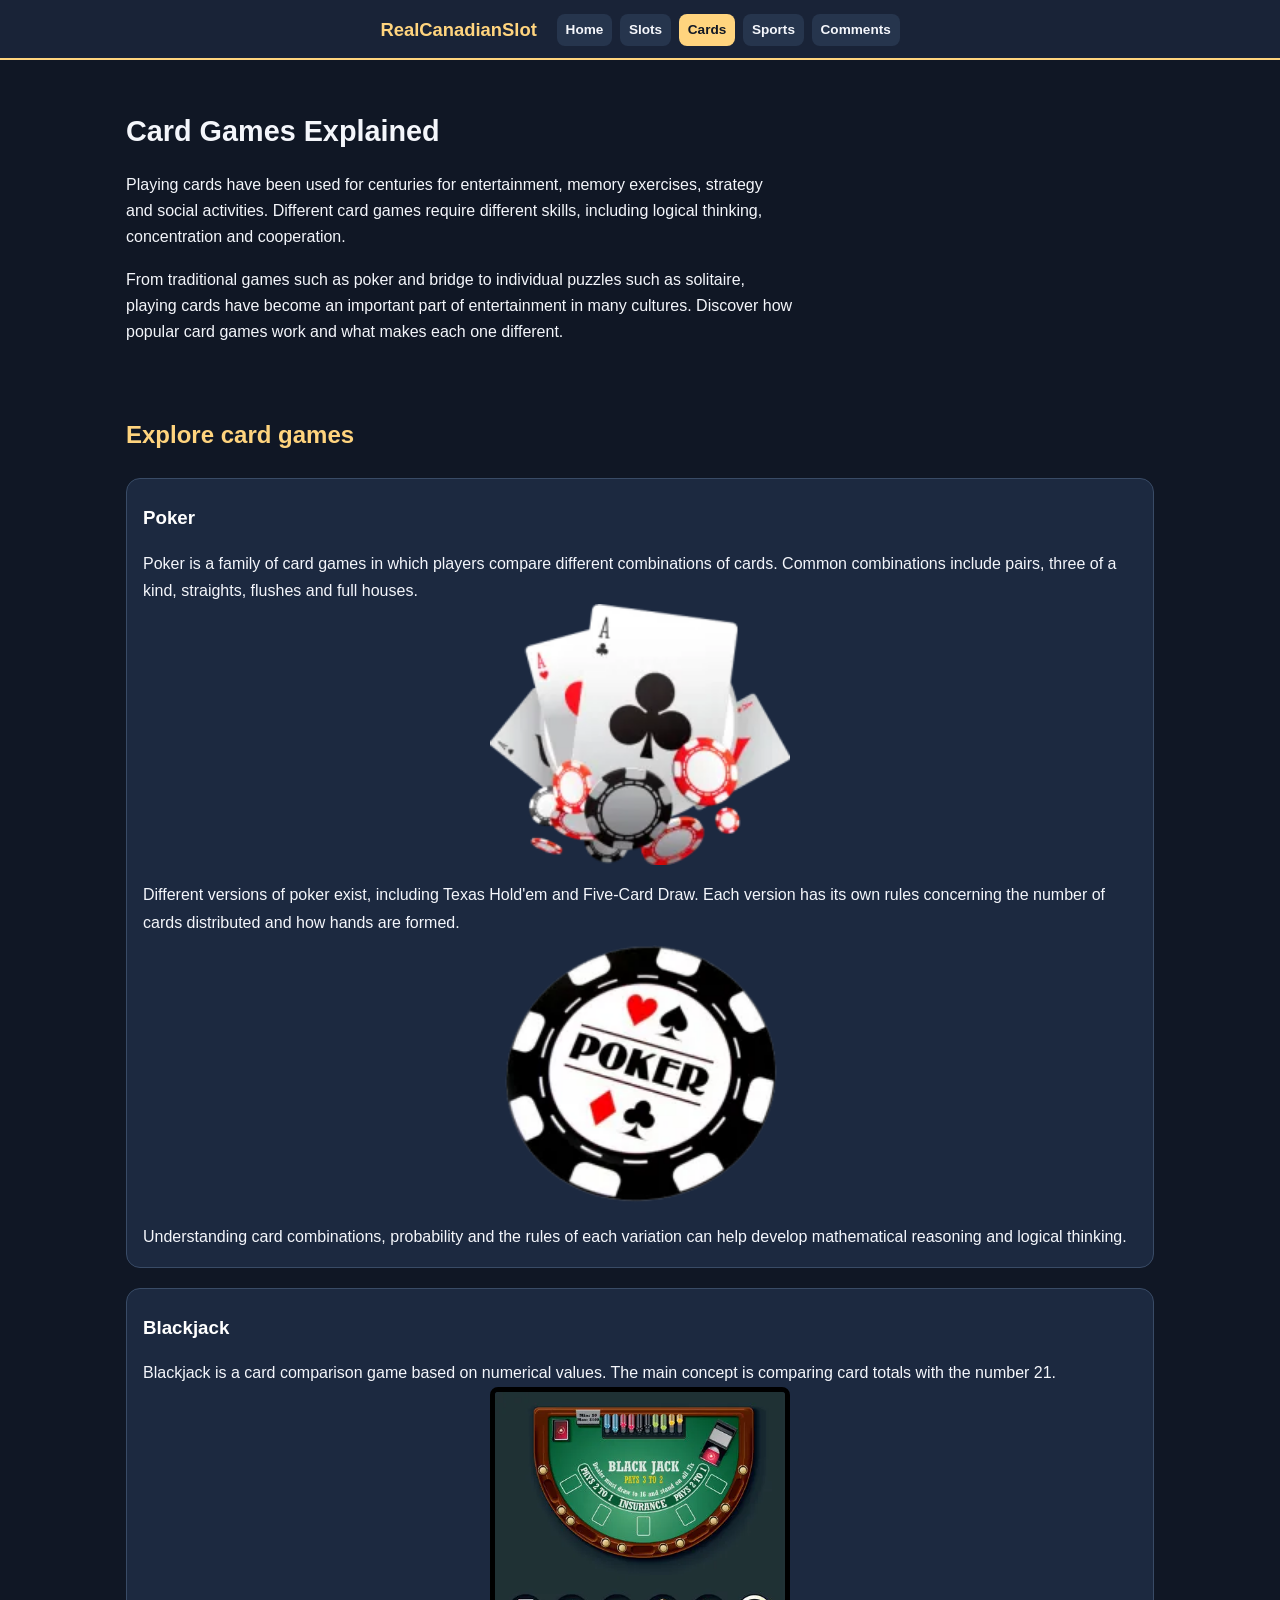
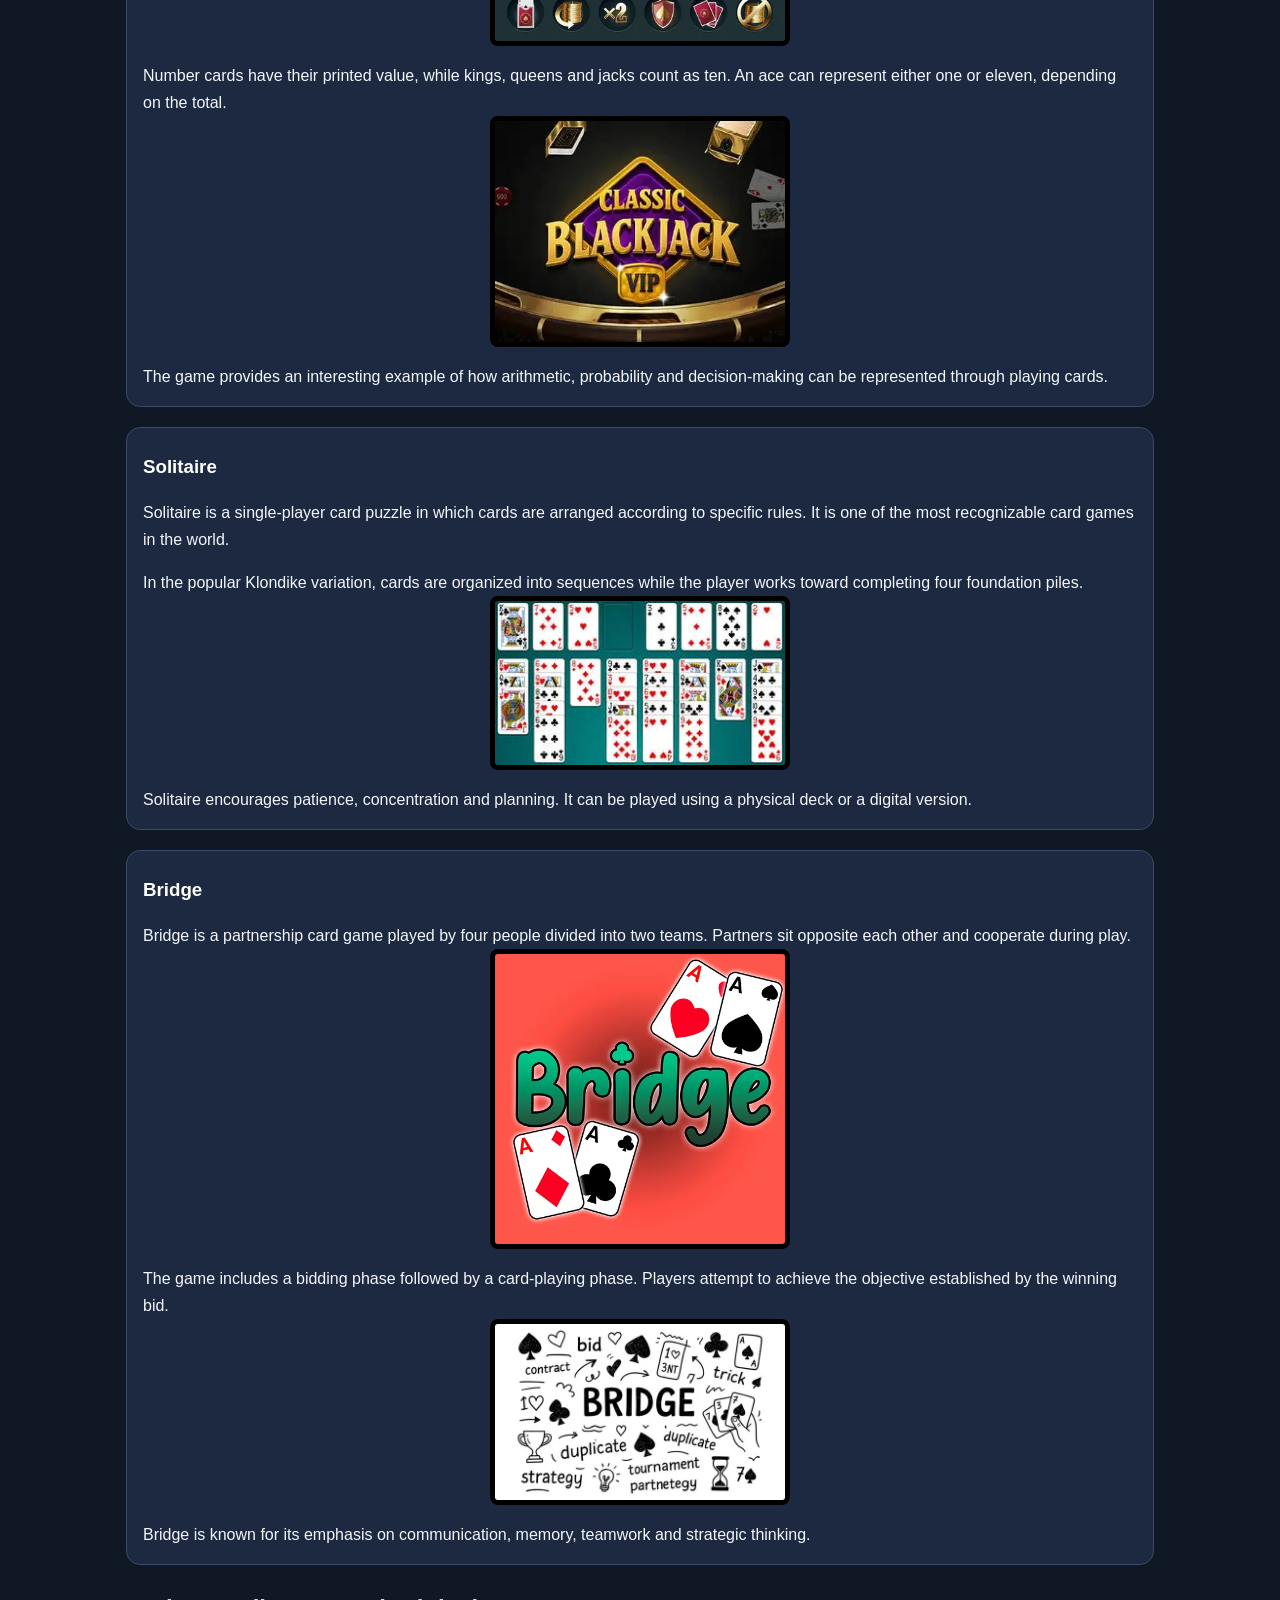
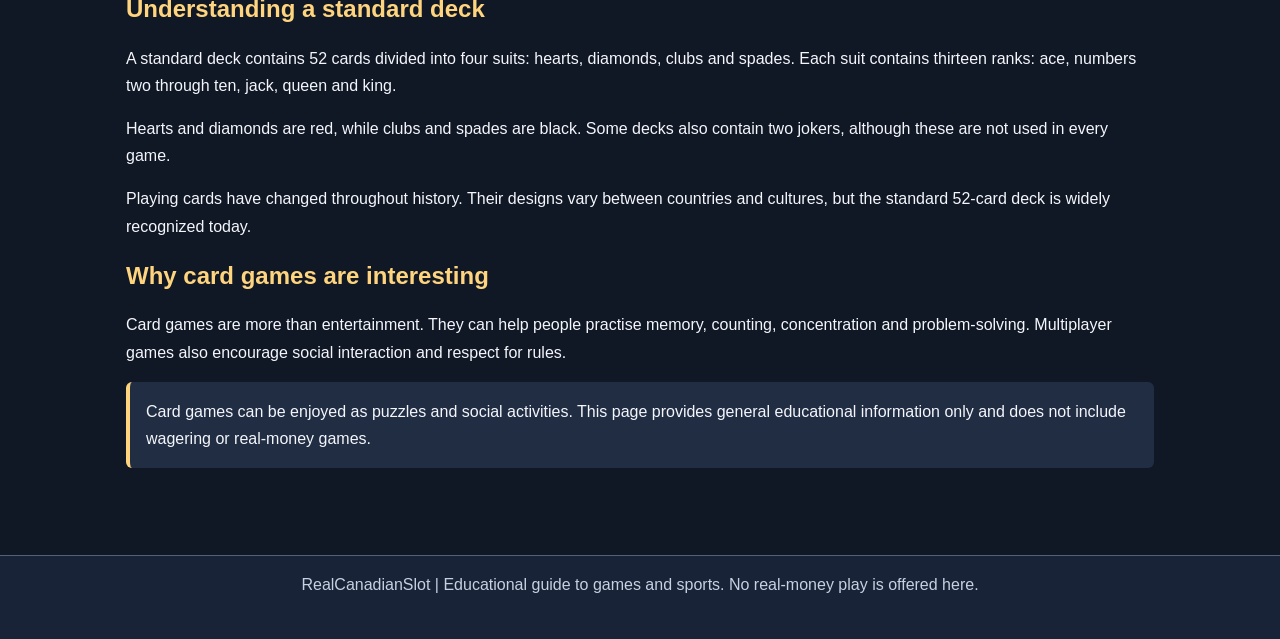
==== commit f664f659: "COMMIT ISMAIL2 23/10" ====
--- a/casino-html/assets/html/cards.html
+++ b/casino-html/assets/html/cards.html
@@ -64,7 +64,7 @@
                         pairs, three of a kind, straights,
                         flushes and full houses.
                         <!-- Add poker_1.webp with style -->
-                         <img id="imgdefault" src="../img/searched-images/poker_1.webp" alt="Poker cards image">
+                        <img id="imgdefault" src="../img/searched-images/poker_1.webp" alt="Poker cards image">
                     </p>
                     <p>
                         Different versions of poker exist,
@@ -73,6 +73,8 @@
                         concerning the number of cards
                         distributed and how hands are formed.
                         <!-- Add poker_chip.webp with style -->
+                        <img id="imgdefault" src="../img/searched-images/poker_chip.webp"
+                            alt="Poker chip reference image">
                     </p>
                     <p>
                         Understanding card combinations,
@@ -90,7 +92,7 @@
                         concept is comparing card totals
                         with the number 21.
                         <!-- Add blackjack-table.webp with style -->
-                         <img id="imgdefault" src="../img/searched-images/blackjack-table.webp" alt="Black Jack table">
+                        <img id="imgdefault" src="../img/searched-images/blackjack-table.webp" alt="Black Jack table" style="border: 5px solid black;">
                     </p>
                     <p>
                         Number cards have their printed value,
@@ -98,7 +100,8 @@
                         as ten. An ace can represent either
                         one or eleven, depending on the total.
                         <!-- Add Classic_Blackjack.webp with style -->
-                         <img id="imgdefault" src="../img/searched-images/Classic_Blackjack.webp" alt="Classic BlackJack image">
+                        <img id="imgdefault" src="../img/searched-images/Classic_Blackjack.webp"
+                            alt="Classic BlackJack image" style="border: 5px solid black;">
                     </p>
                     <p>
                         The game provides an interesting
@@ -123,7 +126,8 @@
                         while the player works toward
                         completing four foundation piles.
                         <!-- Add solitaire-game.webp with style -->
-                         <img id="imgdefault" src="../img/searched-images/solitaire-game.webp" alt="Solitaire game reference">
+                        <img id="imgdefault" src="../img/searched-images/solitaire-game.webp"
+                            alt="Solitaire game reference" style="border: 5px solid black;">
                     </p>
                     <p>
                         Solitaire encourages patience,
@@ -141,7 +145,7 @@
                         two teams. Partners sit opposite
                         each other and cooperate during play.
                         <!-- Add bridge-game.webp with style -->
-                         <img id="imgdefault" src="../img/searched-images/bridge-game.webp" alt="Bridge cards image">
+                        <img id="imgdefault" src="../img/searched-images/bridge-game.webp" alt="Bridge cards image" style="border: 5px solid black;">
                     </p>
                     <p>
                         The game includes a bidding phase
@@ -150,7 +154,7 @@
                         objective established by the
                         winning bid.
                         <!-- Add bridge.webp with style -->
-                         <img id="imgdefault" src="../img/searched-images/bridge.webp" alt="Bridge reference image">
+                        <img id="imgdefault" src="../img/searched-images/bridge.webp" alt="Bridge reference image" style="border: 5px solid black;">
                     </p>
                     <p>
                         Bridge is known for its emphasis
@@ -219,5 +223,4 @@
     </footer>
 </body>
 
-</html>
-
+</html>
--- a/casino-html/assets/css/project-custom.css
+++ b/casino-html/assets/css/project-custom.css
@@ -48,6 +48,12 @@
 
 .project-intro p {
     max-width: 75ch;
+}
+
+.comments-page .project-intro p {
+    max-width: 75ch;
+    margin: 0 auto;
+    text-align: center;
 }
 
 .project-section {
@@ -154,8 +160,10 @@
 .project-form {
     display: grid;
     gap: 0.6rem;
-    max-width: 680px;
-}
+    max-width: 500px;
+    margin: 0 auto;
+}
+
 
 .project-form label {
     font-weight: bold;
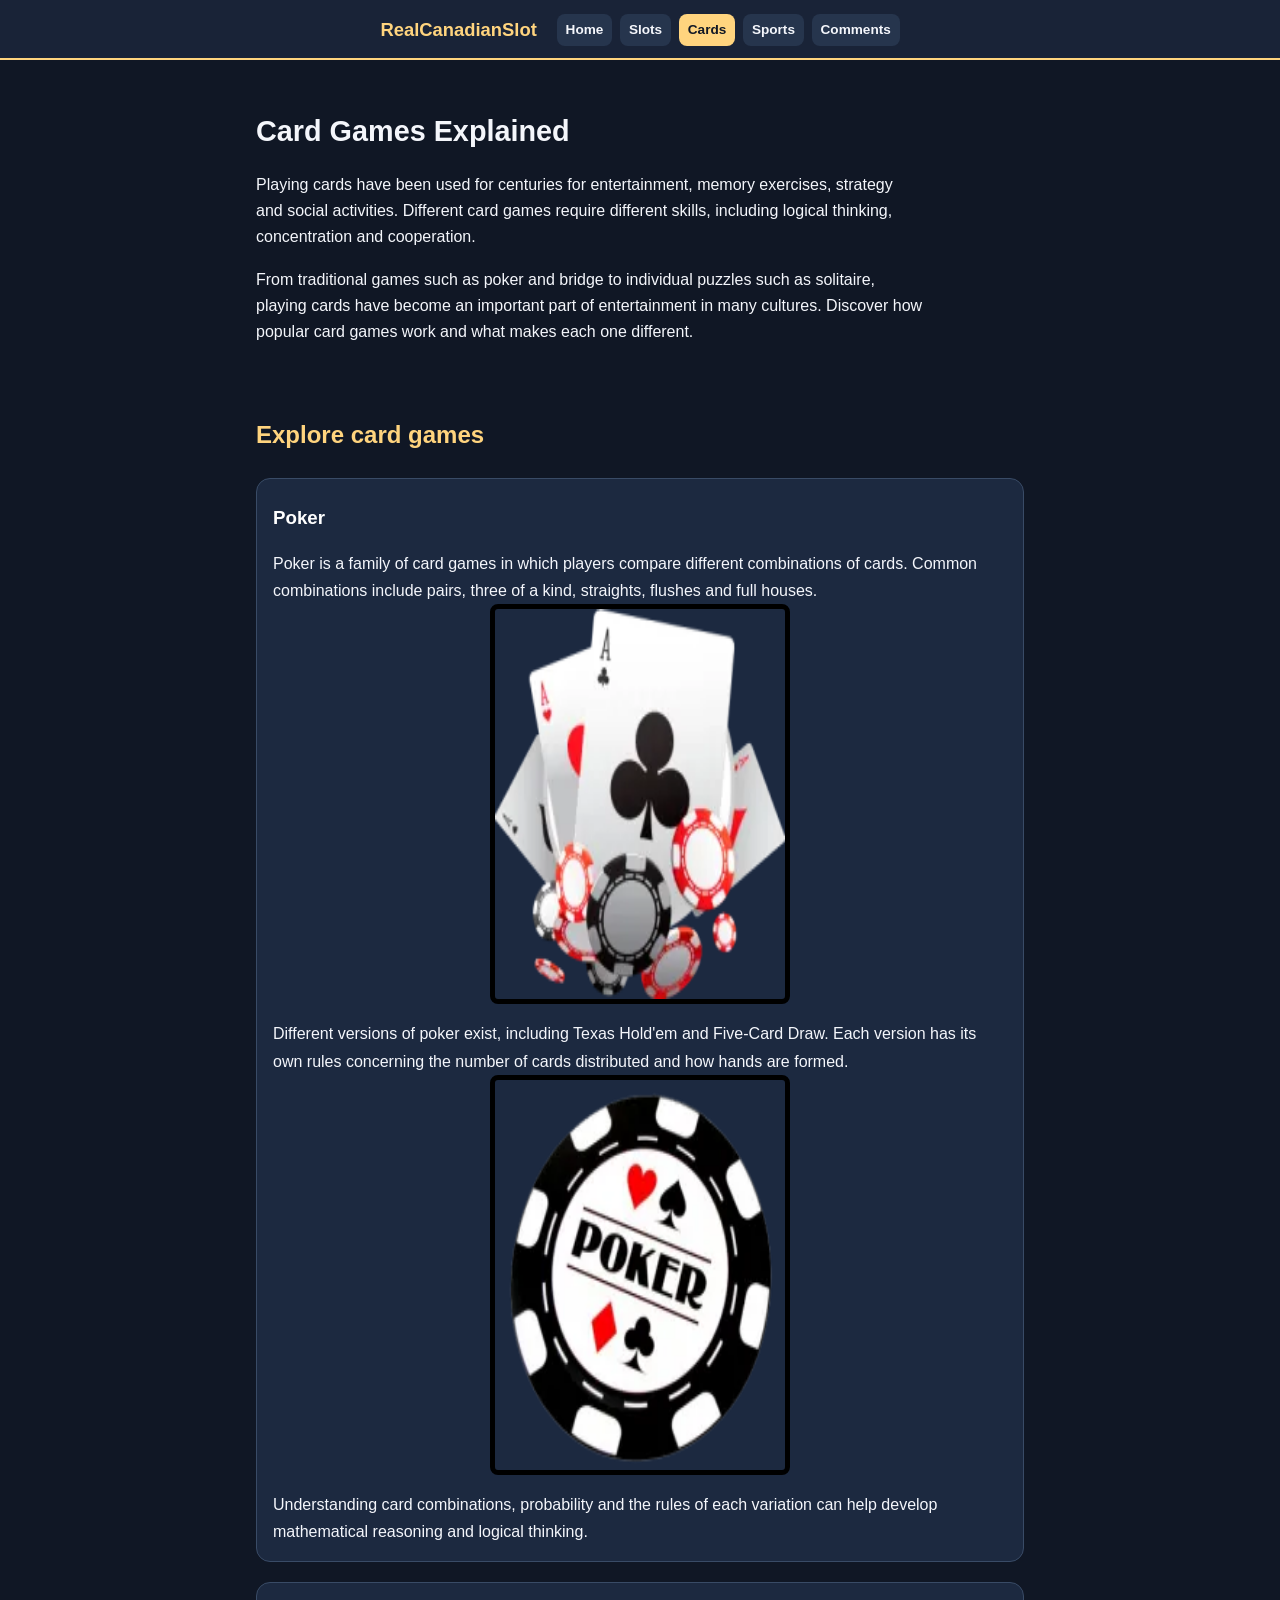
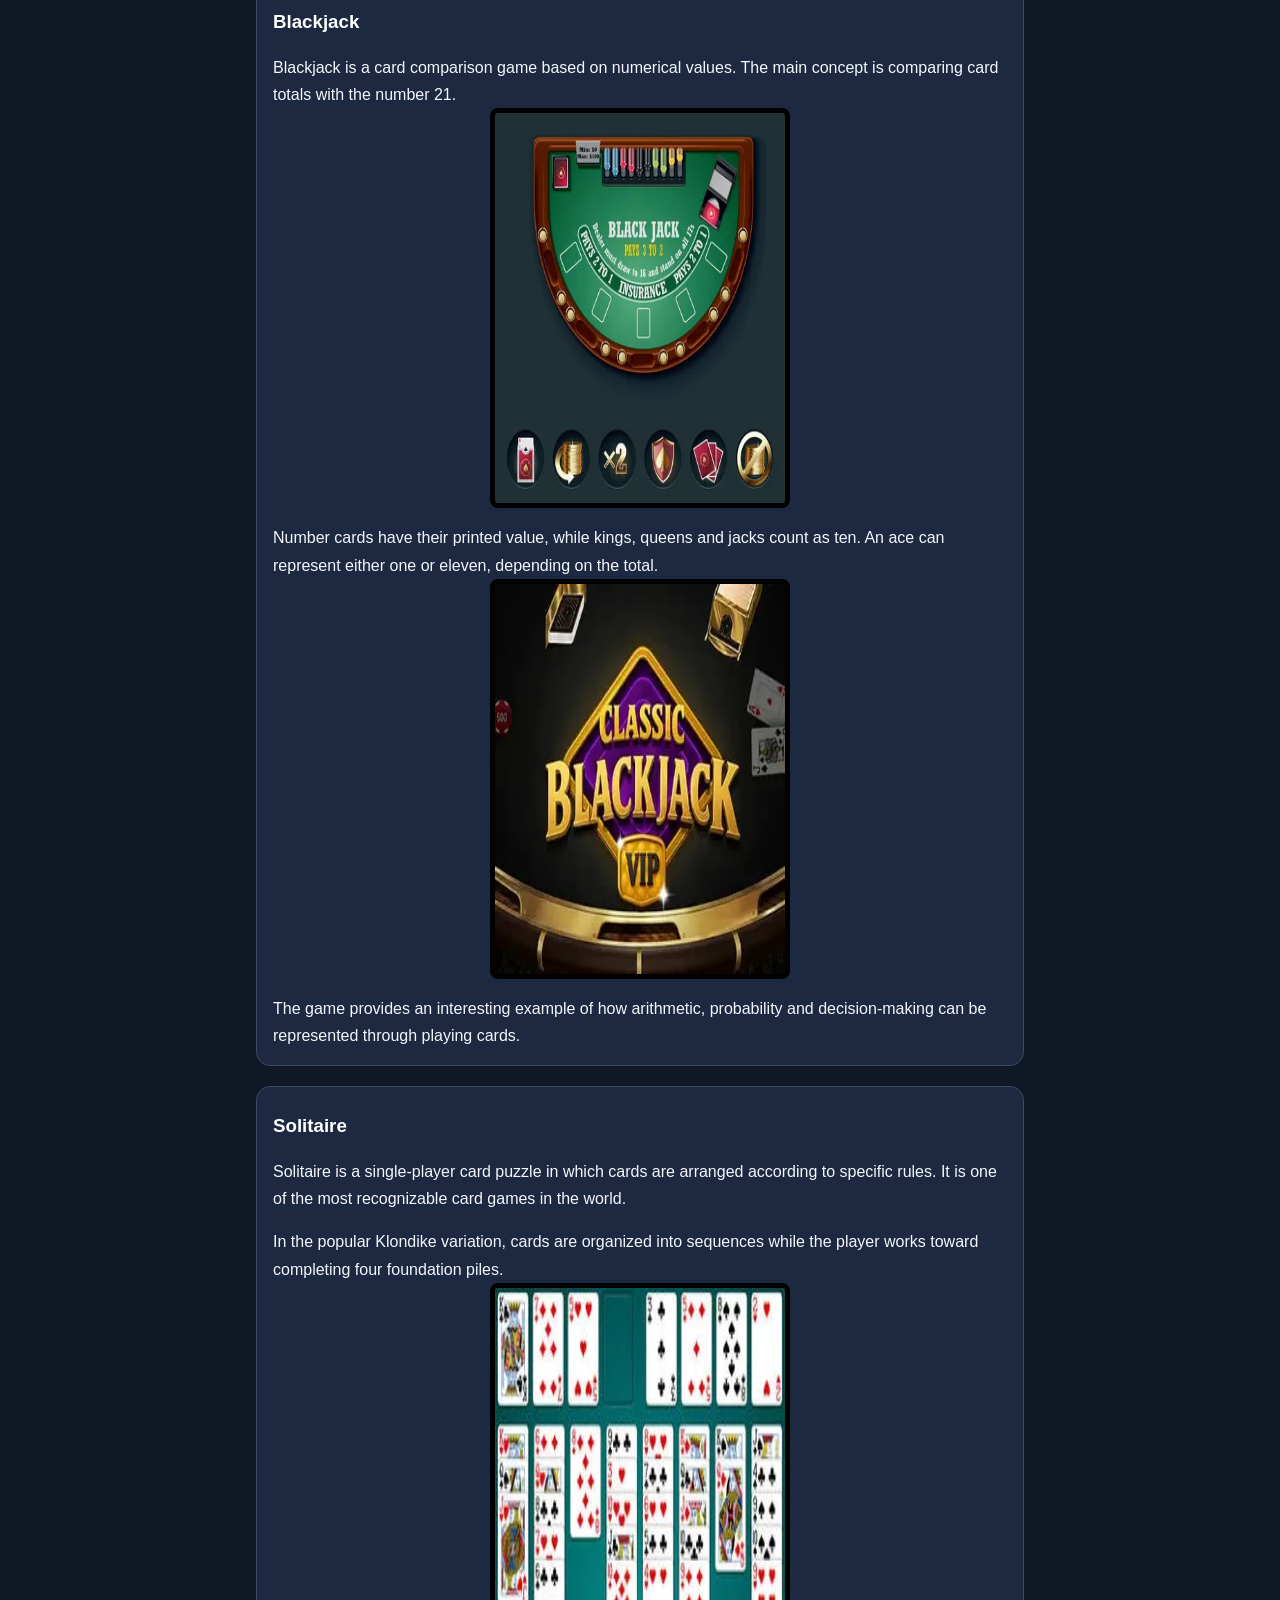
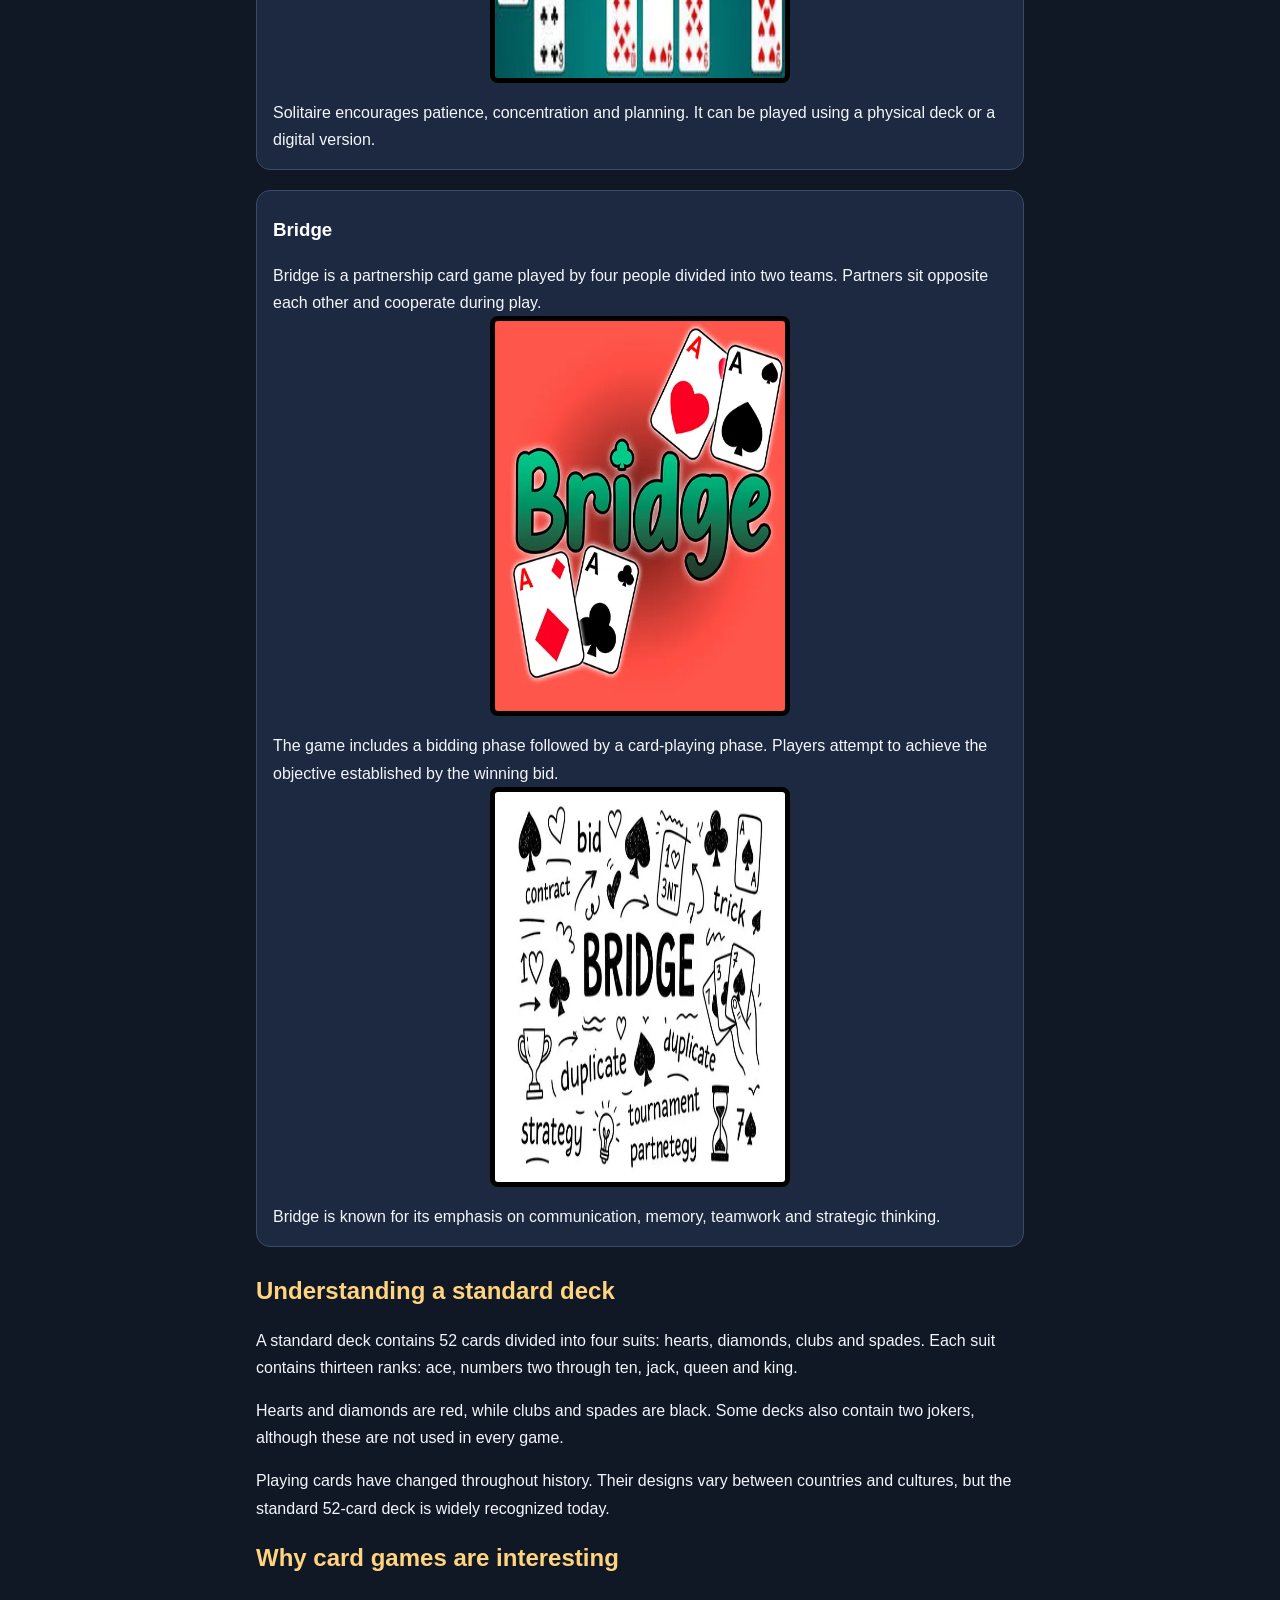
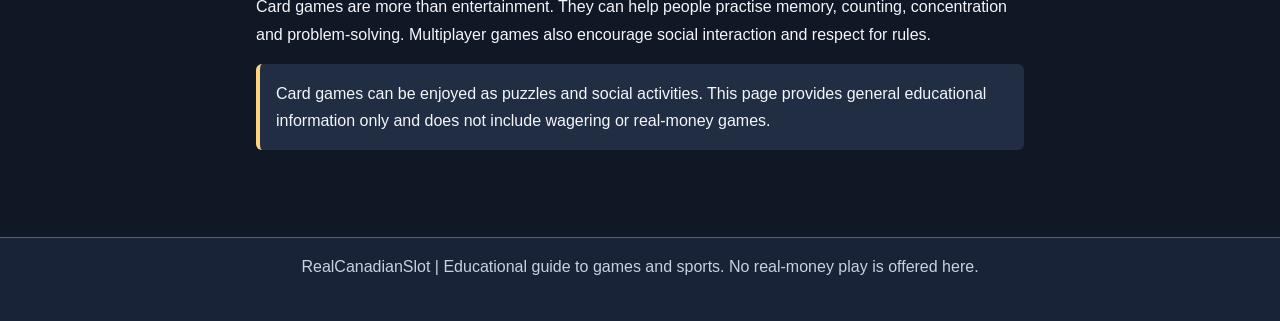
==== commit d291ddbc: "Fixing img default from ID to CLASS on css and html files" ====
--- a/casino-html/assets/html/cards.html
+++ b/casino-html/assets/html/cards.html
@@ -64,7 +64,8 @@
                         pairs, three of a kind, straights,
                         flushes and full houses.
                         <!-- Add poker_1.webp with style -->
-                        <img id="imgdefault" src="../img/searched-images/poker_1.webp" alt="Poker cards image">
+                        <img class="imgdefault" src="../img/searched-images/poker_1.webp" alt="Poker cards image">
+
                     </p>
                     <p>
                         Different versions of poker exist,
@@ -73,8 +74,9 @@
                         concerning the number of cards
                         distributed and how hands are formed.
                         <!-- Add poker_chip.webp with style -->
-                        <img id="imgdefault" src="../img/searched-images/poker_chip.webp"
+                        <img class="imgdefault" src="../img/searched-images/poker_chip.webp"
                             alt="Poker chip reference image">
+
                     </p>
                     <p>
                         Understanding card combinations,
@@ -92,7 +94,9 @@
                         concept is comparing card totals
                         with the number 21.
                         <!-- Add blackjack-table.webp with style -->
-                        <img id="imgdefault" src="../img/searched-images/blackjack-table.webp" alt="Black Jack table" style="border: 5px solid black;">
+                        <img class="imgdefault" src="../img/searched-images/blackjack-table.webp" alt="Black Jack table"
+                            style="border: 5px solid black;">
+
                     </p>
                     <p>
                         Number cards have their printed value,
@@ -100,8 +104,9 @@
                         as ten. An ace can represent either
                         one or eleven, depending on the total.
                         <!-- Add Classic_Blackjack.webp with style -->
-                        <img id="imgdefault" src="../img/searched-images/Classic_Blackjack.webp"
+                        <img class="imgdefault" src="../img/searched-images/Classic_Blackjack.webp"
                             alt="Classic BlackJack image" style="border: 5px solid black;">
+
                     </p>
                     <p>
                         The game provides an interesting
@@ -126,8 +131,9 @@
                         while the player works toward
                         completing four foundation piles.
                         <!-- Add solitaire-game.webp with style -->
-                        <img id="imgdefault" src="../img/searched-images/solitaire-game.webp"
+                        <img class="imgdefault" src="../img/searched-images/solitaire-game.webp"
                             alt="Solitaire game reference" style="border: 5px solid black;">
+
                     </p>
                     <p>
                         Solitaire encourages patience,
@@ -145,7 +151,9 @@
                         two teams. Partners sit opposite
                         each other and cooperate during play.
                         <!-- Add bridge-game.webp with style -->
-                        <img id="imgdefault" src="../img/searched-images/bridge-game.webp" alt="Bridge cards image" style="border: 5px solid black;">
+                        <img class="imgdefault" src="../img/searched-images/bridge-game.webp" alt="Bridge cards image"
+                            style="border: 5px solid black;">
+
                     </p>
                     <p>
                         The game includes a bidding phase
@@ -154,7 +162,9 @@
                         objective established by the
                         winning bid.
                         <!-- Add bridge.webp with style -->
-                        <img id="imgdefault" src="../img/searched-images/bridge.webp" alt="Bridge reference image" style="border: 5px solid black;">
+                        <img class="imgdefault" src="../img/searched-images/bridge.webp" alt="Bridge reference image"
+                            style="border: 5px solid black;">
+
                     </p>
                     <p>
                         Bridge is known for its emphasis
--- a/casino-html/assets/css/style.css
+++ b/casino-html/assets/css/style.css
@@ -921,9 +921,10 @@
   display: none;
 }
 
-#imgdefault {
+.imgdefault {
     width: 300px;
     height: auto;
     display: block;
     margin: auto;
-}+}
+
--- a/casino-html/assets/css/project-custom.css
+++ b/casino-html/assets/css/project-custom.css
@@ -36,6 +36,8 @@
 
 .project-wrap {
     padding: 1rem;
+    max-width: 800px;
+    margin: 0 auto;
 }
 
 .project-intro {
@@ -232,10 +234,11 @@
 
 .project-card img {
     display: block;
-    width: 100%;
-    height: auto;
-    margin-bottom: 15px;
+    width: 300px;
+    height: 400px;
+    margin: 0 auto 15px;
     border-radius: 8px;
+    border: 5px solid black;
 }
 
 .project-card h3, .project-card h4 {
